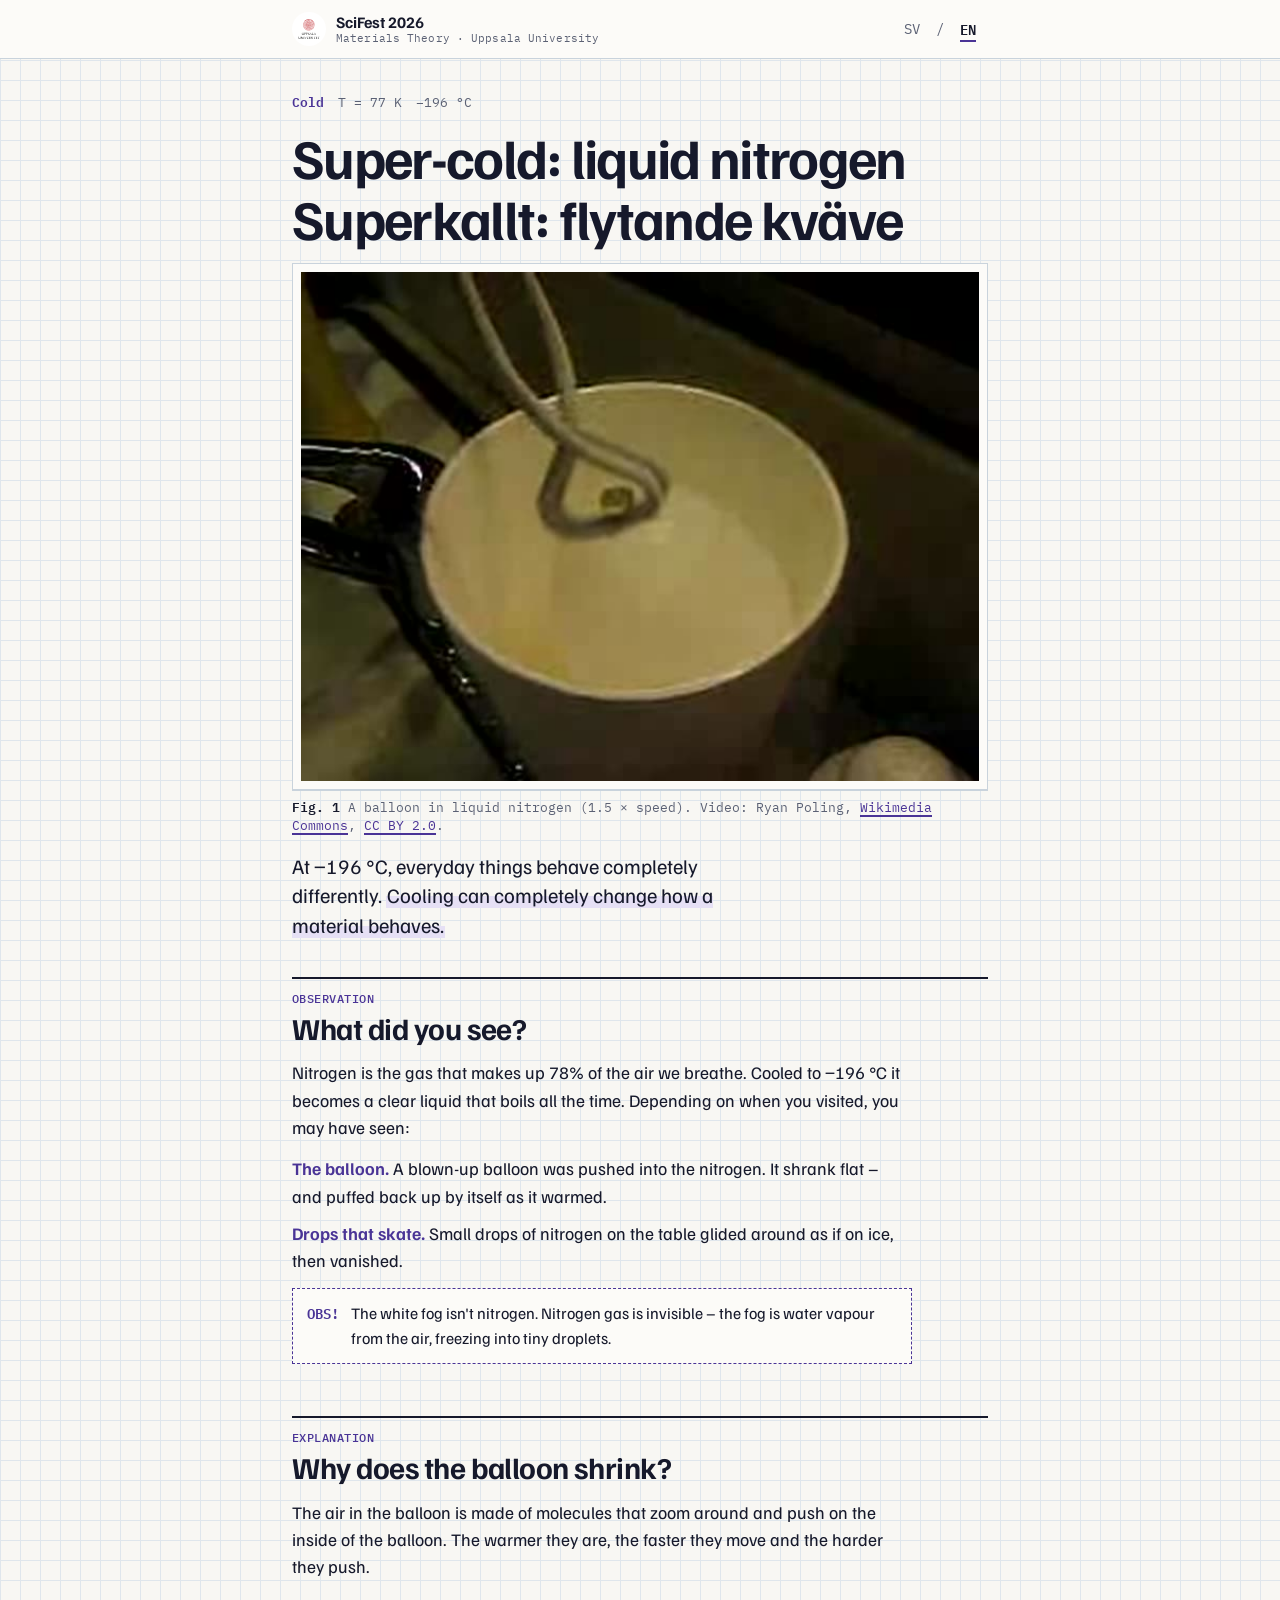
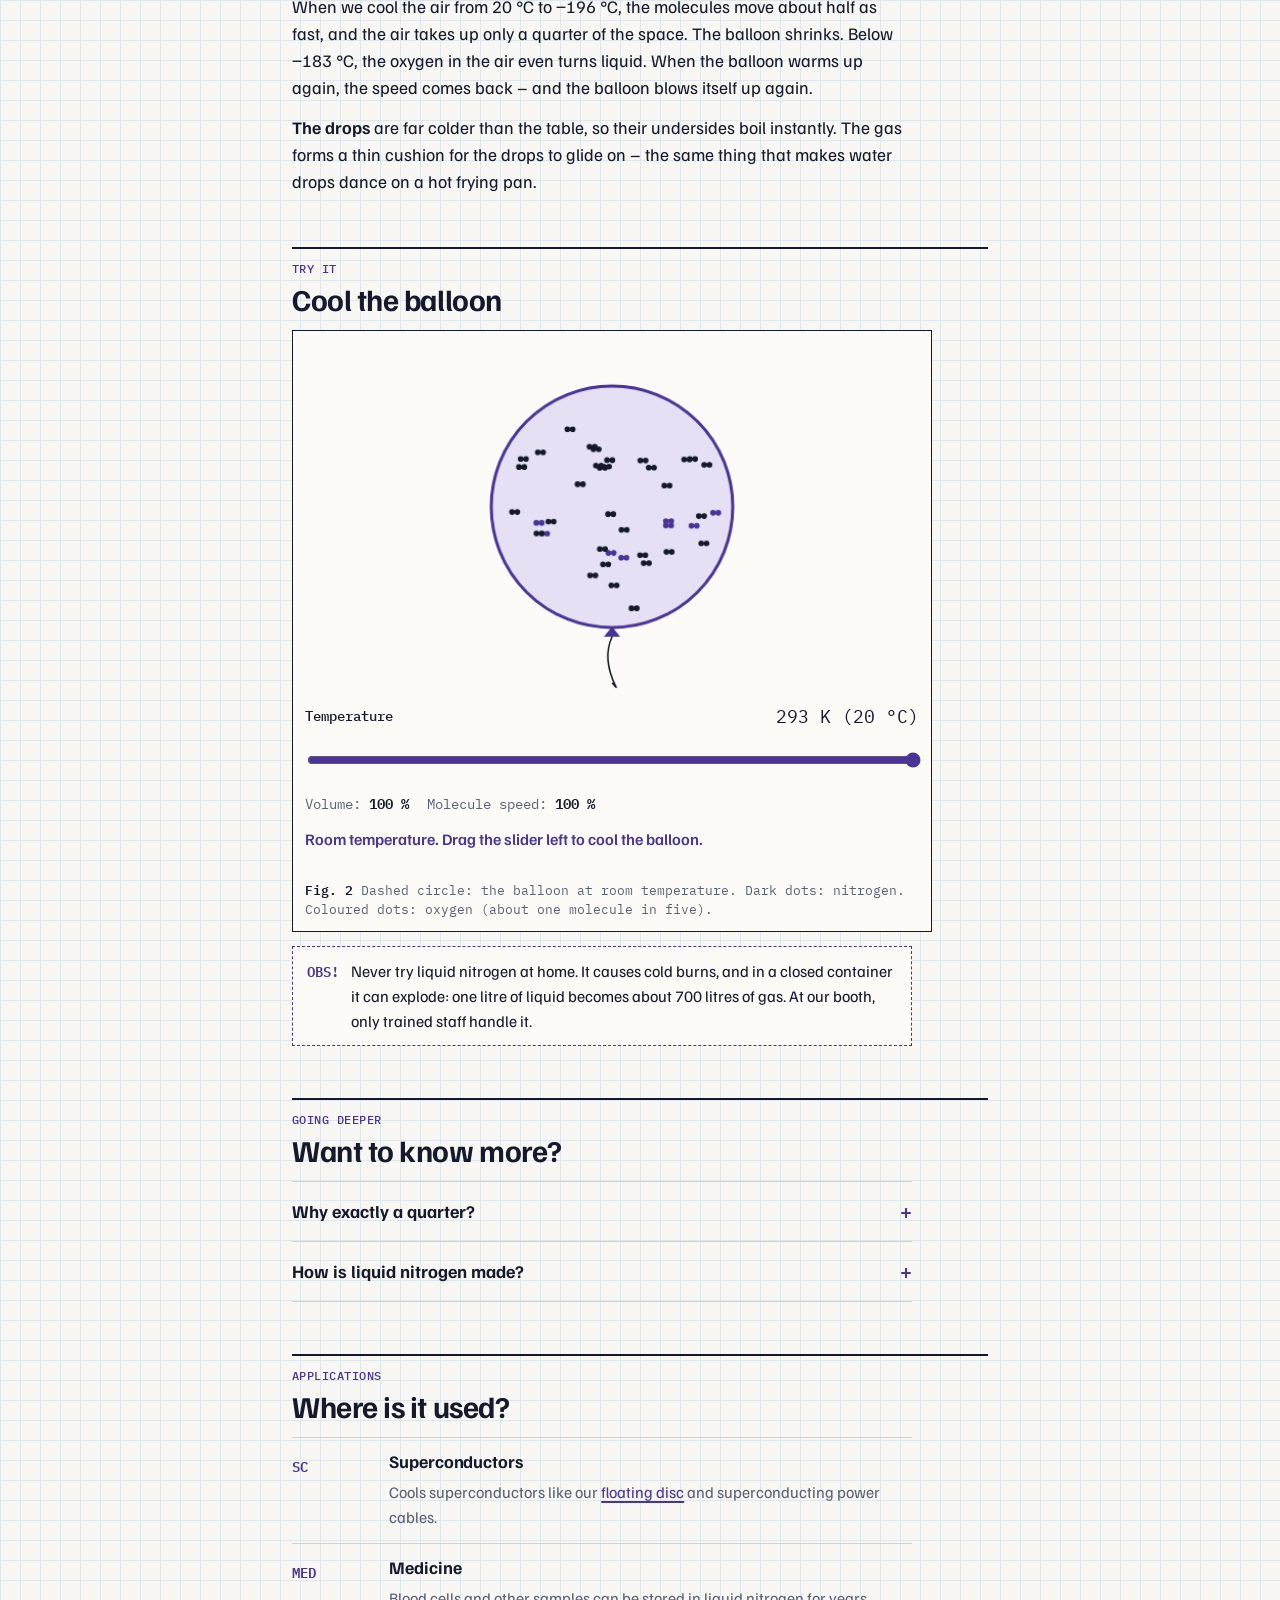
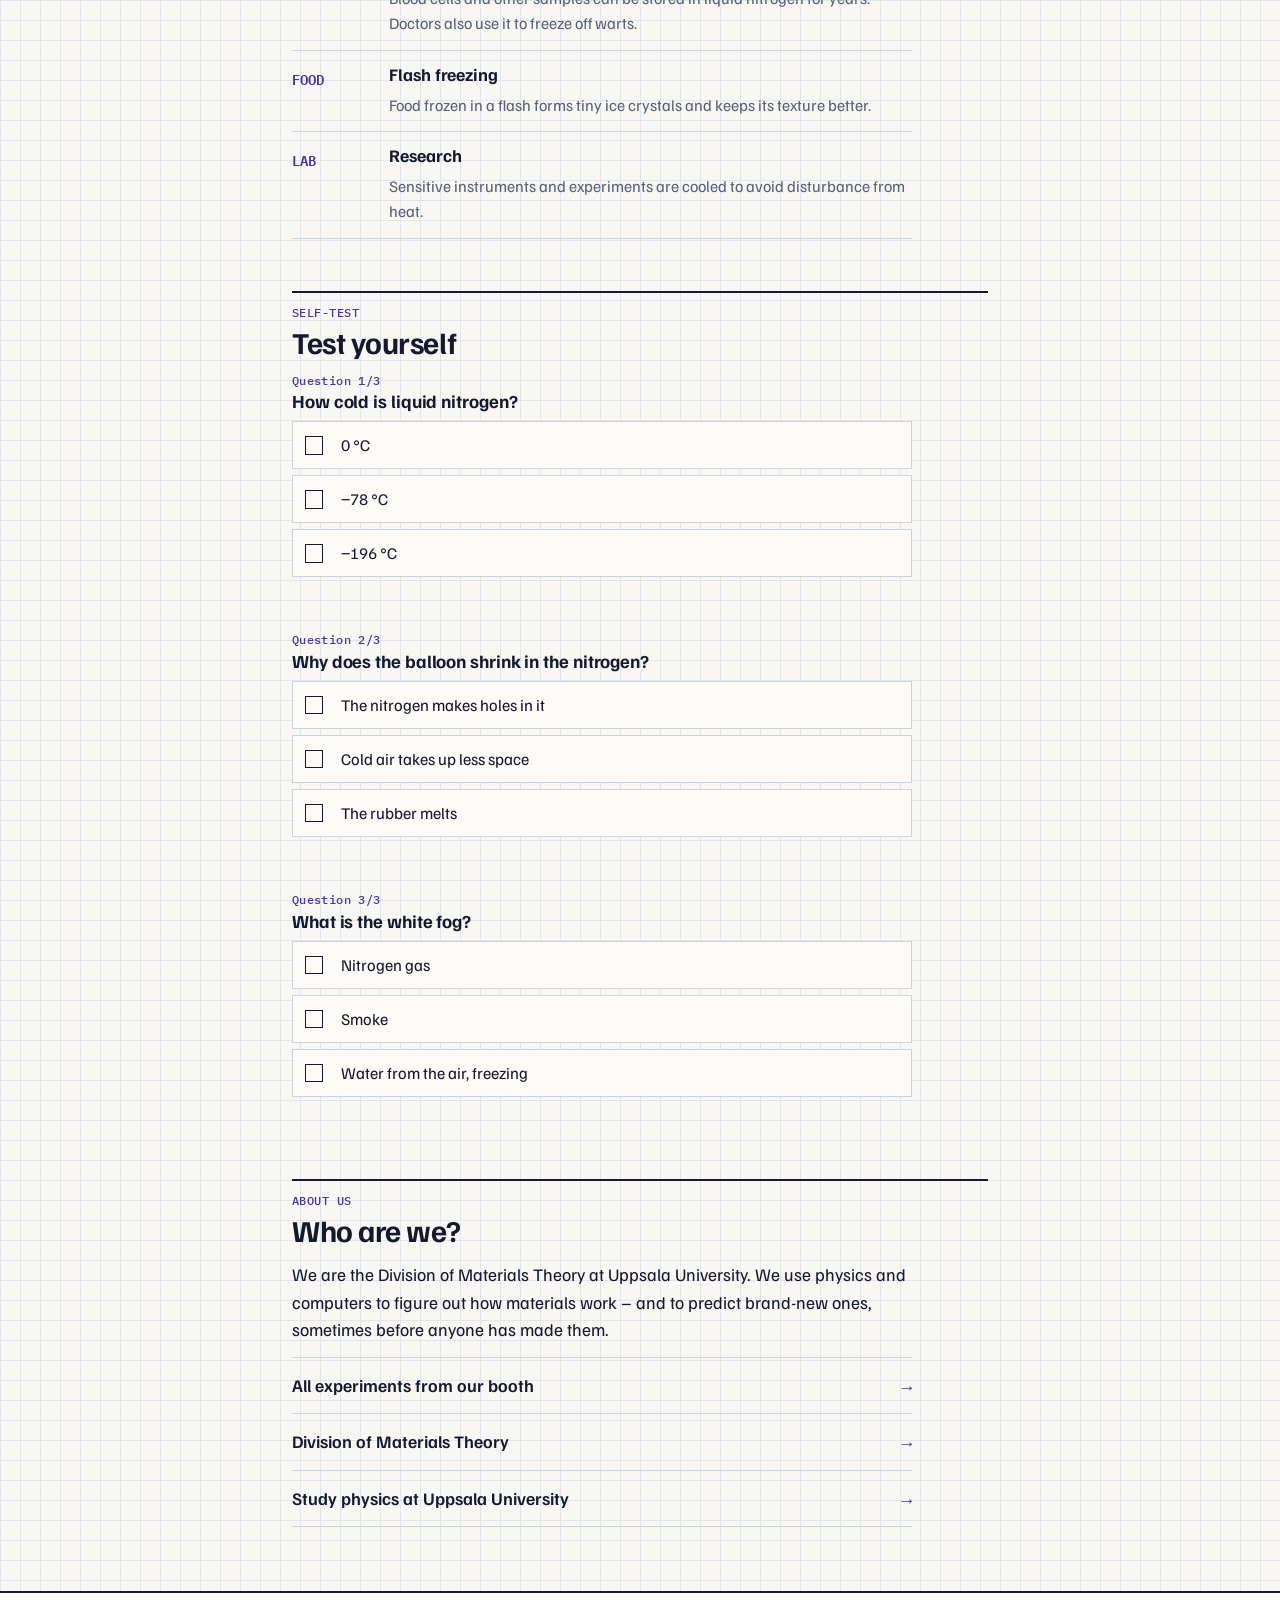
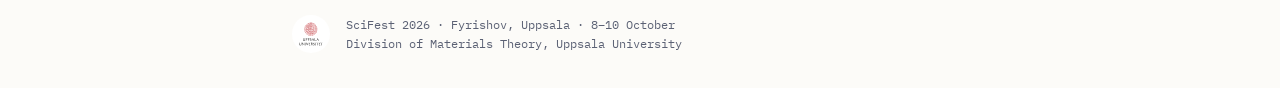
==== liquid-nitrogen.html @ f1f2c85c "Liquid nitrogen and ferrofluid pages with small interactive sims Liquid nitrogen: balloon + skating " ====
<!doctype html>
<html lang="sv">
<head>
<meta charset="utf-8">
<meta name="viewport" content="width=device-width, initial-scale=1, viewport-fit=cover">
<title>Superkallt: flytande kväve · Super-cold: liquid nitrogen</title>
<meta name="description" content="Vad händer med en ballong vid −196 °C? / What happens to a balloon at −196 °C? SciFest 2026, Uppsala universitet.">
<meta name="theme-color" content="#F8F7F3" media="(prefers-color-scheme: light)">
<meta name="theme-color" content="#13151C" media="(prefers-color-scheme: dark)">
<link rel="icon" href="assets/uu_logo.svg" type="image/svg+xml">
<link rel="preload" href="assets/fonts/familjen-grotesk-400-700-latin.woff2" as="font" type="font/woff2" crossorigin>
<link rel="preload" href="assets/fonts/ibm-plex-mono-400-latin.woff2" as="font" type="font/woff2" crossorigin>
<link rel="stylesheet" href="assets/site.css">
</head>
<body>
<!--PAGE-START-->
<script>
/* Pick the language before the page paints: saved choice, else the phone's language, else Swedish. */
(function () {
  var r = document.documentElement, l = null;
  try { l = localStorage.getItem('scifest-lang'); } catch (e) {}
  if (l !== 'sv' && l !== 'en') {
    var ls = navigator.languages || [navigator.language || ''];
    l = 'sv';
    for (var i = 0; i < ls.length; i++) {
      if (/^sv/i.test(ls[i])) { l = 'sv'; break; }
      if (/^en/i.test(ls[i])) { l = 'en'; break; }
    }
  }
  r.setAttribute('data-show', l); r.lang = l;
})();
</script>

<div class="page" data-station="1"
     data-title-en="Super-cold: liquid nitrogen · SciFest 2026"
     data-title-sv="Superkallt: flytande kväve · SciFest 2026">

  <header class="topbar">
    <div class="wrap">
      <a class="brand" href="./">
        <img src="assets/uu_logo.svg" alt="Uppsala universitet / Uppsala University" width="34" height="34">
        <span>SciFest 2026
          <small lang="sv">Materialteori · Uppsala universitet</small>
          <small lang="en">Materials Theory · Uppsala University</small>
        </span>
      </a>
      <div class="langswitch" role="group" aria-label="Språk / Language">
        <button type="button" class="both" lang="sv" data-set-lang="sv" aria-label="Svenska" aria-pressed="false">SV</button>
        <span class="sep" aria-hidden="true">/</span>
        <button type="button" class="both" lang="en" data-set-lang="en" aria-label="English" aria-pressed="false">EN</button>
      </div>
    </div>
  </header>

  <div class="wrap">
    <div class="entry">
      <p class="meta">
        <span lang="sv"><b>Kallt</b></span><span lang="en"><b>Cold</b></span>
        <span>T = 77 K</span>
        <span>−196 °C</span>
      </p>
      <h1 class="title">
        <span class="both" lang="sv">Superkallt: flytande kväve</span>
        <span class="both" lang="en">Super-cold: liquid nitrogen</span>
      </h1>
      <figure class="fig">
        <div class="print">
          <video autoplay muted loop playsinline preload="auto" poster="assets/media/liquid-nitrogen-poster.jpg"
                 aria-label="En uppblåst ballong trycks ner i flytande kväve och krymper. / A blown-up balloon is pushed into liquid nitrogen and shrinks.">
            <source src="assets/media/liquid-nitrogen.mp4" type="video/mp4">
          </video>
        </div>
        <figcaption>
          <span lang="sv"><b>Fig. 1</b> En ballong i flytande kväve (1,5 × fart). Video: Ryan Poling, <a href="https://commons.wikimedia.org/wiki/File:Nitrogen.ogv">Wikimedia Commons</a>, <a href="https://creativecommons.org/licenses/by/2.0/">CC BY 2.0</a>.</span>
          <span lang="en"><b>Fig. 1</b> A balloon in liquid nitrogen (1.5 × speed). Video: Ryan Poling, <a href="https://commons.wikimedia.org/wiki/File:Nitrogen.ogv">Wikimedia Commons</a>, <a href="https://creativecommons.org/licenses/by/2.0/">CC BY 2.0</a>.</span>
        </figcaption>
      </figure>
      <p class="lead">
        <span lang="sv">Vid −196 °C beter sig vanliga saker helt annorlunda. <mark>Nedkylning kan helt förändra hur ett material beter sig.</mark></span>
        <span lang="en">At −196 °C, everyday things behave completely differently. <mark>Cooling can completely change how a material behaves.</mark></span>
      </p>
    </div>

    <main>
      <!-- Observation -->
      <section aria-labelledby="h-saw">
        <div class="sec-head">
          <p class="sec-label"><span lang="sv">Observation</span><span lang="en">Observation</span></p>
          <h2 id="h-saw"><span lang="sv">Vad såg du?</span><span lang="en">What did you see?</span></h2>
        </div>
        <div class="prose">
          <p lang="sv">Kväve är gasen som utgör 78 % av luften vi andas. Kyls den ner till −196 °C blir den en klar vätska som kokar hela tiden. Beroende på när du besökte oss kan du ha sett:</p>
          <p lang="en">Nitrogen is the gas that makes up 78% of the air we breathe. Cooled to −196 °C it becomes a clear liquid that boils all the time. Depending on when you visited, you may have seen:</p>
        </div>
        <div class="saw">
          <p lang="sv"><b>Ballongen.</b> En uppblåst ballong trycktes ner i kvävet. Den krympte ihop helt – och blåste upp sig själv igen när den blev varm.</p>
          <p lang="en"><b>The balloon.</b> A blown-up balloon was pushed into the nitrogen. It shrank flat – and puffed back up by itself as it warmed.</p>
          <p lang="sv"><b>Droppar som åker skridskor.</b> Små droppar kväve på bordet gled runt som på is och försvann.</p>
          <p lang="en"><b>Drops that skate.</b> Small drops of nitrogen on the table glided around as if on ice, then vanished.</p>
        </div>
        <aside class="obs">
          <span class="tag">OBS!</span>
          <p lang="sv">Den vita dimman är inte kväve. Kvävgas är osynlig – dimman är vattenånga från luften som fryser till små droppar.</p>
          <p lang="en">The white fog isn't nitrogen. Nitrogen gas is invisible – the fog is water vapour from the air, freezing into tiny droplets.</p>
        </aside>
      </section>

      <!-- Explanation -->
      <section aria-labelledby="h-why">
        <div class="sec-head">
          <p class="sec-label"><span lang="sv">Förklaring</span><span lang="en">Explanation</span></p>
          <h2 id="h-why"><span lang="sv">Varför krymper ballongen?</span><span lang="en">Why does the balloon shrink?</span></h2>
        </div>
        <div class="prose">
          <p lang="sv">Luften i ballongen består av molekyler som susar runt och knuffar på ballongens insida. Ju varmare, desto snabbare rör de sig och desto hårdare knuffar de.</p>
          <p lang="en">The air in the balloon is made of molecules that zoom around and push on the inside of the balloon. The warmer they are, the faster they move and the harder they push.</p>
          <p lang="sv">När vi kyler luften från 20 °C till −196 °C går molekylerna ungefär hälften så fort, och luften tar bara upp en fjärdedel så mycket plats. Ballongen krymper. Under −183 °C blir syret i luften dessutom flytande. När ballongen värms igen kommer farten tillbaka – och ballongen blåser upp sig själv.</p>
          <p lang="en">When we cool the air from 20 °C to −196 °C, the molecules move about half as fast, and the air takes up only a quarter of the space. The balloon shrinks. Below −183 °C, the oxygen in the air even turns liquid. When the balloon warms up again, the speed comes back – and the balloon blows itself up again.</p>
          <p lang="sv"><strong>Dropparna</strong> är mycket kallare än bordet, så deras undersida kokar direkt. Gasen bildar en tunn kudde som dropparna glider på – samma sak som när vattendroppar dansar på en het stekpanna.</p>
          <p lang="en"><strong>The drops</strong> are far colder than the table, so their undersides boil instantly. The gas forms a thin cushion for the drops to glide on – the same thing that makes water drops dance on a hot frying pan.</p>
        </div>
      </section>

      <!-- Try it -->
      <section aria-labelledby="h-try">
        <div class="sec-head">
          <p class="sec-label"><span lang="sv">Testa själv</span><span lang="en">Try it</span></p>
          <h2 id="h-try"><span lang="sv">Kyl ner ballongen</span><span lang="en">Cool the balloon</span></h2>
        </div>
        <div class="lab" data-sim="balloon">
          <canvas width="600" height="340" role="img" aria-label="Ballong med luftmolekyler. Storleken följer temperaturen. / A balloon with air molecules. Its size follows the temperature."></canvas>
          <div class="controls-row">
            <label for="temp"><span lang="sv">Temperatur</span><span lang="en">Temperature</span></label>
            <span class="mono" data-out="T"></span>
            <input id="temp" type="range" min="77" max="293" step="1" value="293">
          </div>
          <div class="readouts">
            <span><span lang="sv">Volym</span><span lang="en">Volume</span>: <b data-out="V"></b></span>
            <span><span lang="sv">Molekylernas fart</span><span lang="en">Molecule speed</span>: <b data-out="S"></b></span>
          </div>
          <p class="status" data-out="status" aria-live="polite"></p>
          <p class="caption">
            <span lang="sv"><b>Fig. 2</b> Streckad cirkel: ballongen vid rumstemperatur. Svarta prickar: kväve. Färgade prickar: syre (ungefär var femte molekyl).</span>
            <span lang="en"><b>Fig. 2</b> Dashed circle: the balloon at room temperature. Dark dots: nitrogen. Coloured dots: oxygen (about one molecule in five).</span>
          </p>
        </div>
        <aside class="obs">
          <span class="tag">OBS!</span>
          <p lang="sv">Prova aldrig flytande kväve hemma. Det ger köldskador, och i en stängd behållare kan det explodera: en liter vätska blir ungefär 700 liter gas. I vår monter hanteras det bara av utbildad personal.</p>
          <p lang="en">Never try liquid nitrogen at home. It causes cold burns, and in a closed container it can explode: one litre of liquid becomes about 700 litres of gas. At our booth, only trained staff handle it.</p>
        </aside>
      </section>

      <!-- Going deeper -->
      <section aria-labelledby="h-more">
        <div class="sec-head">
          <p class="sec-label"><span lang="sv">Fördjupning</span><span lang="en">Going deeper</span></p>
          <h2 id="h-more"><span lang="sv">Vill du veta mer?</span><span lang="en">Want to know more?</span></h2>
        </div>
        <div class="more">
          <details>
            <summary><span><span lang="sv">Varför just en fjärdedel?</span><span lang="en">Why exactly a quarter?</span></span></summary>
            <div class="body">
              <p lang="sv">En gas tar upp plats i proportion till sin temperatur räknat från absoluta nollpunkten, alltså i kelvin. Rumstemperatur är 293 K och flytande kväve 77 K. 77 delat med 293 är ungefär 0,26 – en fjärdedel. Därför räknar fysiker i kelvin.</p>
              <p lang="en">A gas takes up space in proportion to its temperature counted from absolute zero, that is, in kelvin. Room temperature is 293 K and liquid nitrogen is 77 K. 77 divided by 293 is about 0.26 – a quarter. That's why physicists count in kelvin.</p>
            </div>
          </details>
          <details>
            <summary><span><span lang="sv">Hur tillverkas flytande kväve?</span><span lang="en">How is liquid nitrogen made?</span></span></summary>
            <div class="body">
              <p lang="sv">Man tar vanlig luft, trycker ihop den och kyler den tills den blir flytande. Sedan skiljer man kvävet från syret, eftersom de kokar vid olika temperaturer: kväve vid −196 °C och syre vid −183 °C. Carl von Linde började göra det i stor skala runt år 1900.</p>
              <p lang="en">You take ordinary air, squeeze it and cool it until it turns liquid. Then you separate the nitrogen from the oxygen, because they boil at different temperatures: nitrogen at −196 °C and oxygen at −183 °C. Carl von Linde started doing this on a large scale around 1900.</p>
            </div>
          </details>
        </div>
      </section>

      <!-- Applications -->
      <section aria-labelledby="h-uses">
        <div class="sec-head">
          <p class="sec-label"><span lang="sv">Tillämpningar</span><span lang="en">Applications</span></p>
          <h2 id="h-uses"><span lang="sv">Var används det?</span><span lang="en">Where is it used?</span></h2>
        </div>
        <div class="uses">
          <div class="use">
            <span class="code"><span lang="sv">SUPRA</span><span lang="en">SC</span></span>
            <h3><span lang="sv">Supraledare</span><span lang="en">Superconductors</span></h3>
            <p lang="sv">Kyler supraledare som vår <a href="superconductor.html">svävande skiva</a> och supraledande elkablar.</p>
            <p lang="en">Cools superconductors like our <a href="superconductor.html">floating disc</a> and superconducting power cables.</p>
          </div>
          <div class="use">
            <span class="code"><span lang="sv">VÅRD</span><span lang="en">MED</span></span>
            <h3><span lang="sv">Sjukvård</span><span lang="en">Medicine</span></h3>
            <p lang="sv">Blodceller och andra prover kan förvaras i flytande kväve i många år. Läkare fryser också bort vårtor med det.</p>
            <p lang="en">Blood cells and other samples can be stored in liquid nitrogen for years. Doctors also use it to freeze off warts.</p>
          </div>
          <div class="use">
            <span class="code"><span lang="sv">MAT</span><span lang="en">FOOD</span></span>
            <h3><span lang="sv">Snabbfrysning</span><span lang="en">Flash freezing</span></h3>
            <p lang="sv">Mat som fryses blixtsnabbt får små iskristaller och behåller sin konsistens bättre.</p>
            <p lang="en">Food frozen in a flash forms tiny ice crystals and keeps its texture better.</p>
          </div>
          <div class="use">
            <span class="code">LAB</span>
            <h3><span lang="sv">Forskning</span><span lang="en">Research</span></h3>
            <p lang="sv">Känsliga mätinstrument och experiment kyls för att slippa störningar från värme.</p>
            <p lang="en">Sensitive instruments and experiments are cooled to avoid disturbance from heat.</p>
          </div>
        </div>
      </section>

      <!-- Self-test -->
      <section aria-labelledby="h-quiz">
        <div class="sec-head">
          <p class="sec-label"><span lang="sv">Självtest</span><span lang="en">Self-test</span></p>
          <h2 id="h-quiz"><span lang="sv">Testa dig själv</span><span lang="en">Test yourself</span></h2>
        </div>
        <div class="quiz">
          <div class="q">
            <h3><span class="num"><span lang="sv">Fråga 1/3</span><span lang="en">Question 1/3</span></span>
              <span><span lang="sv">Hur kallt är flytande kväve?</span><span lang="en">How cold is liquid nitrogen?</span></span></h3>
            <div class="options">
              <button type="button"><span><span lang="sv">0 °C</span><span lang="en">0 °C</span></span></button>
              <button type="button"><span><span lang="sv">−78 °C</span><span lang="en">−78 °C</span></span></button>
              <button type="button" data-correct><span><span lang="sv">−196 °C</span><span lang="en">−196 °C</span></span></button>
            </div>
            <p class="feedback" aria-live="polite"></p>
            <div class="fb-right" hidden><span lang="sv">Rätt! Det är 77 kelvin. (−78 °C är torris.)</span><span lang="en">Right! That's 77 kelvin. (−78 °C is dry ice.)</span></div>
            <div class="fb-wrong" hidden><span lang="sv">Inte riktigt – försök igen.</span><span lang="en">Not quite – try again.</span></div>
          </div>
          <div class="q">
            <h3><span class="num"><span lang="sv">Fråga 2/3</span><span lang="en">Question 2/3</span></span>
              <span><span lang="sv">Varför krymper ballongen i kvävet?</span><span lang="en">Why does the balloon shrink in the nitrogen?</span></span></h3>
            <div class="options">
              <button type="button"><span><span lang="sv">Kvävet gör hål i den</span><span lang="en">The nitrogen makes holes in it</span></span></button>
              <button type="button" data-correct><span><span lang="sv">Kall luft tar mindre plats</span><span lang="en">Cold air takes up less space</span></span></button>
              <button type="button"><span><span lang="sv">Gummit smälter</span><span lang="en">The rubber melts</span></span></button>
            </div>
            <p class="feedback" aria-live="polite"></p>
            <div class="fb-right" hidden><span lang="sv">Rätt! Molekylerna går långsammare och knuffar mindre.</span><span lang="en">Right! The molecules slow down and push less.</span></div>
            <div class="fb-wrong" hidden><span lang="sv">Inte riktigt – försök igen.</span><span lang="en">Not quite – try again.</span></div>
          </div>
          <div class="q">
            <h3><span class="num"><span lang="sv">Fråga 3/3</span><span lang="en">Question 3/3</span></span>
              <span><span lang="sv">Vad är den vita dimman?</span><span lang="en">What is the white fog?</span></span></h3>
            <div class="options">
              <button type="button"><span><span lang="sv">Kvävgas</span><span lang="en">Nitrogen gas</span></span></button>
              <button type="button"><span><span lang="sv">Rök</span><span lang="en">Smoke</span></span></button>
              <button type="button" data-correct><span><span lang="sv">Vatten från luften som fryser</span><span lang="en">Water from the air, freezing</span></span></button>
            </div>
            <p class="feedback" aria-live="polite"></p>
            <div class="fb-right" hidden><span lang="sv">Rätt! Kvävgas är osynlig.</span><span lang="en">Right! Nitrogen gas is invisible.</span></div>
            <div class="fb-wrong" hidden><span lang="sv">Inte riktigt – försök igen.</span><span lang="en">Not quite – try again.</span></div>
          </div>
        </div>
      </section>

      <!-- About us -->
      <section aria-labelledby="h-us">
        <div class="sec-head">
          <p class="sec-label"><span lang="sv">Om oss</span><span lang="en">About us</span></p>
          <h2 id="h-us"><span lang="sv">Vilka är vi?</span><span lang="en">Who are we?</span></h2>
        </div>
        <div class="prose">
          <p lang="sv">Vi är avdelningen för materialteori vid Uppsala universitet. Vi använder fysik och datorer för att förstå hur material fungerar – och för att förutsäga helt nya material, ibland innan någon har tillverkat dem.</p>
          <p lang="en">We are the Division of Materials Theory at Uppsala University. We use physics and computers to figure out how materials work – and to predict brand-new ones, sometimes before anyone has made them.</p>
        </div>
        <nav class="links" aria-label="Länkar / Links">
          <a href="./" lang="sv">Alla försök från vår monter</a>
          <a href="./" lang="en">All experiments from our booth</a>
          <a href="https://www.uu.se/institution/fysik-och-astronomi/forskning/materialteori" lang="sv">Avdelningen för materialteori</a>
          <a href="https://www.uu.se/en/department/physics-and-astronomy/research/materials-theory" lang="en">Division of Materials Theory</a>
          <a href="https://www.uu.se/institution/fysik-och-astronomi/utbildning" lang="sv">Studera fysik vid Uppsala universitet</a>
          <a href="https://www.uu.se/en/department/physics-and-astronomy/education" lang="en">Study physics at Uppsala University</a>
        </nav>
      </section>
    </main>
  </div>

  <footer>
    <div class="wrap">
      <img src="assets/uu_logo.svg" alt="" width="38" height="38">
      <div>
        <div lang="sv">SciFest 2026 · Fyrishov, Uppsala · 8–10 oktober</div>
        <div lang="en">SciFest 2026 · Fyrishov, Uppsala · 8–10 October</div>
        <div lang="sv">Avdelningen för materialteori, Uppsala universitet</div>
        <div lang="en">Division of Materials Theory, Uppsala University</div>
      </div>
    </div>
  </footer>
</div>

<script src="assets/site.js"></script>
<script src="assets/sims.js"></script>
<!--PAGE-END-->
</body>
</html>
---- assets/site.css ----
/* =====================================================================
   SciFest 2026 demo pages: shared stylesheet ("lab notebook")
   Division of Materials Theory, Uppsala University

   Look: squared notebook paper (Swedish "rutat papper"), ink-dark text,
   Familjen Grotesk (Familjen STHLM) + IBM Plex Mono for labels and
   measurements. Each station's poster colour is used as an accent only.

   - Colours are tokens on :root, with a dark-mode set below.
   - Station accent: data-station="1".."4" on any wrapper.
   - Language: every text exists twice, lang="sv" and lang="en";
     the script sets html[data-show] and the other language is hidden.
     class="both" = always shown in both languages.
   ===================================================================== */

/* ---------- Fonts (self-hosted, SIL Open Font License) ---------- */
@font-face {
  font-family: "Familjen Grotesk";
  src: url("fonts/familjen-grotesk-400-700-latin.woff2") format("woff2");
  font-weight: 400 700; font-style: normal; font-display: swap;
  unicode-range: U+0000-00FF, U+0131, U+0152-0153, U+02BB-02BC, U+02C6, U+02DA, U+02DC, U+0304, U+0308, U+0329, U+2000-206F, U+20AC, U+2122, U+2191, U+2193, U+2212, U+2215, U+FEFF, U+FFFD;
}
@font-face {
  font-family: "Familjen Grotesk";
  src: url("fonts/familjen-grotesk-400-700-latin-ext.woff2") format("woff2");
  font-weight: 400 700; font-style: normal; font-display: swap;
  unicode-range: U+0100-02BA, U+02BD-02C5, U+02C7-02CC, U+02CE-02D7, U+02DD-02FF, U+1D00-1DBF, U+1E00-1E9F, U+1EF2-1EFF, U+2020, U+20A0-20AB, U+20AD-20C0, U+2113, U+2C60-2C7F, U+A720-A7FF;
}
@font-face { font-family: "IBM Plex Mono"; src: url("fonts/ibm-plex-mono-400-latin.woff2") format("woff2"); font-weight: 400; font-display: swap;
  unicode-range: U+0000-00FF, U+0131, U+0152-0153, U+02BB-02BC, U+02C6, U+02DA, U+02DC, U+0304, U+0308, U+0329, U+2000-206F, U+20AC, U+2122, U+2191, U+2193, U+2212, U+2215, U+FEFF, U+FFFD; }
@font-face { font-family: "IBM Plex Mono"; src: url("fonts/ibm-plex-mono-400-latin-ext.woff2") format("woff2"); font-weight: 400; font-display: swap;
  unicode-range: U+0100-02BA, U+02BD-02C5, U+02C7-02CC, U+02CE-02D7, U+02DD-02FF, U+1D00-1DBF, U+1E00-1E9F, U+1EF2-1EFF, U+2020, U+20A0-20AB, U+20AD-20C0, U+2113, U+2C60-2C7F, U+A720-A7FF; }
@font-face { font-family: "IBM Plex Mono"; src: url("fonts/ibm-plex-mono-500-latin.woff2") format("woff2"); font-weight: 500; font-display: swap;
  unicode-range: U+0000-00FF, U+0131, U+0152-0153, U+02BB-02BC, U+02C6, U+02DA, U+02DC, U+0304, U+0308, U+0329, U+2000-206F, U+20AC, U+2122, U+2191, U+2193, U+2212, U+2215, U+FEFF, U+FFFD; }
@font-face { font-family: "IBM Plex Mono"; src: url("fonts/ibm-plex-mono-500-latin-ext.woff2") format("woff2"); font-weight: 500; font-display: swap;
  unicode-range: U+0100-02BA, U+02BD-02C5, U+02C7-02CC, U+02CE-02D7, U+02DD-02FF, U+1D00-1DBF, U+1E00-1E9F, U+1EF2-1EFF, U+2020, U+20A0-20AB, U+20AD-20C0, U+2113, U+2C60-2C7F, U+A720-A7FF; }
@font-face { font-family: "IBM Plex Mono"; src: url("fonts/ibm-plex-mono-600-latin.woff2") format("woff2"); font-weight: 600; font-display: swap;
  unicode-range: U+0000-00FF, U+0131, U+0152-0153, U+02BB-02BC, U+02C6, U+02DA, U+02DC, U+0304, U+0308, U+0329, U+2000-206F, U+20AC, U+2122, U+2191, U+2193, U+2212, U+2215, U+FEFF, U+FFFD; }
@font-face { font-family: "IBM Plex Mono"; src: url("fonts/ibm-plex-mono-600-latin-ext.woff2") format("woff2"); font-weight: 600; font-display: swap;
  unicode-range: U+0100-02BA, U+02BD-02C5, U+02C7-02CC, U+02CE-02D7, U+02DD-02FF, U+1D00-1DBF, U+1E00-1E9F, U+1EF2-1EFF, U+2020, U+20A0-20AB, U+20AD-20C0, U+2113, U+2C60-2C7F, U+A720-A7FF; }

/* ---------- Tokens: light (paper) ---------- */
:root {
  --paper: #F8F7F3;
  --paper-solid: #FCFBF8;
  --grid: #DFE6EC;
  --grid-strong: #C9D3DC;
  --ink: #16192B;
  --muted: #5B6174;
  --accent: #4A3496;        /* station 1: poster 2 violet */
  --accent-soft: #E6E0F5;   /* highlighter tint */
  --good: #1D6B4C;
  --bad: #A33A22;
  --font-sans: "Familjen Grotesk", "Helvetica Neue", Arial, system-ui, sans-serif;
  --font-mono: "IBM Plex Mono", ui-monospace, "SFMono-Regular", Menlo, Consolas, monospace;
  --sq: 20px;               /* grid square */
}
[data-station="2"] { --accent: #1957C9; --accent-soft: #DCE7FA; }  /* poster 1 blue */
[data-station="3"] { --accent: #A33A22; --accent-soft: #F6DFD7; }  /* poster 3 rust */
[data-station="4"] { --accent: #1D6B4C; --accent-soft: #D9EDE3; }  /* poster 4 green */

/* ---------- Tokens: dark (the notebook at night) ---------- */
@media (prefers-color-scheme: dark) {
  :root:not([data-theme="light"]) {
    color-scheme: dark;
    --paper: #13151C; --paper-solid: #181B23; --grid: #1F2330; --grid-strong: #2C3242;
    --ink: #E7E9EF; --muted: #9AA0B3;
    --accent: #B4A3F0; --accent-soft: #2B2546;
    --good: #74CFA4; --bad: #F09A84;
  }
  :root:not([data-theme="light"]) [data-station="2"] { --accent: #86B2FF; --accent-soft: #1B2A47; }
  :root:not([data-theme="light"]) [data-station="3"] { --accent: #F29B84; --accent-soft: #3D2119; }
  :root:not([data-theme="light"]) [data-station="4"] { --accent: #74CFA4; --accent-soft: #16352A; }
}
:root[data-theme="dark"] {
  color-scheme: dark;
  --paper: #13151C; --paper-solid: #181B23; --grid: #1F2330; --grid-strong: #2C3242;
  --ink: #E7E9EF; --muted: #9AA0B3;
  --accent: #B4A3F0; --accent-soft: #2B2546;
  --good: #74CFA4; --bad: #F09A84;
}
:root[data-theme="dark"] [data-station="2"] { --accent: #86B2FF; --accent-soft: #1B2A47; }
:root[data-theme="dark"] [data-station="3"] { --accent: #F29B84; --accent-soft: #3D2119; }
:root[data-theme="dark"] [data-station="4"] { --accent: #74CFA4; --accent-soft: #16352A; }

/* ---------- Language switching ---------- */
html[data-show="sv"] .page [lang="en"]:not(.both),
html[data-show="en"] .page [lang="sv"]:not(.both) { display: none !important; }

/* ---------- Base ---------- */
*, *::before, *::after { box-sizing: border-box; }
html { -webkit-text-size-adjust: 100%; }
body {
  margin: 0;
  background-color: var(--paper);
  background-image:
    linear-gradient(var(--grid) 1px, transparent 1px),
    linear-gradient(90deg, var(--grid) 1px, transparent 1px);
  background-size: var(--sq) var(--sq);
  color: var(--ink);
  font-family: var(--font-sans);
  font-size: 1.1rem;
  line-height: 1.55;
  font-weight: 400;
}
.page { min-height: 100vh; color: var(--ink); }
img, video, svg { max-width: 100%; }
a { color: var(--accent); text-decoration-thickness: 1.5px; text-underline-offset: .2em; }
strong, b { font-weight: 650; }
:focus-visible { outline: 2.5px solid var(--accent); outline-offset: 3px; }
p { margin: 0; }
h1, h2, h3 { margin: 0; font-weight: 700; letter-spacing: -0.015em; line-height: 1.1; text-wrap: balance; }
h2 { font-size: clamp(1.5rem, 4.6vw, 1.9rem); }
h3 { font-size: 1.15rem; letter-spacing: -0.005em; }
.mono { font-family: var(--font-mono); }

.wrap { max-width: 46rem; margin-inline: auto; padding-inline: 20px; }

/* ---------- Top bar ---------- */
.topbar {
  position: sticky; top: env(safe-area-inset-top, 0px); z-index: 10;
  background: var(--paper-solid);
  border-bottom: 1px solid var(--grid-strong);
}
.topbar .wrap { display: flex; align-items: center; justify-content: space-between; gap: 12px; min-height: 58px; }
.brand { display: flex; align-items: center; gap: 10px; color: var(--ink); text-decoration: none; }
.brand img { width: 34px; height: 34px; }
.brand img, footer img { background: #FFFFFF; border-radius: 50%; padding: 2px; }
.brand span { display: grid; line-height: 1.15; font-weight: 700; font-size: 1rem; }
.brand small { font-family: var(--font-mono); font-weight: 400; font-size: .7rem; color: var(--muted); letter-spacing: .01em; }
.langswitch { display: flex; align-items: center; gap: 2px; font-family: var(--font-mono); font-size: .9rem; }
.langswitch .sep { color: var(--muted); padding-inline: 2px; }
.langswitch button {
  font: inherit; color: var(--muted); background: none; border: 0; cursor: pointer;
  padding: 10px 6px; min-height: 44px; min-width: 40px;
}
.langswitch button[aria-pressed="true"] { color: var(--ink); font-weight: 600; text-decoration: underline; text-decoration-thickness: 2px; text-underline-offset: .35em; text-decoration-color: var(--accent); }

/* ---------- Page head (notebook entry header) ---------- */
.entry { padding-block: 34px 6px; display: grid; gap: 16px; }
.meta {
  font-family: var(--font-mono); font-size: .8rem; color: var(--muted);
  display: flex; flex-wrap: wrap; gap: 4px 14px;
}
.meta b { color: var(--accent); font-weight: 600; }
.title { display: flex; flex-direction: column; gap: 4px; font-size: clamp(2.2rem, 9vw, 3.5rem); letter-spacing: -0.03em; line-height: 1.02; }
html[data-show="en"] .title [lang="en"] { order: -1; }
.lead { font-size: 1.28rem; line-height: 1.45; max-width: 36ch; }
mark { background: linear-gradient(transparent 55%, var(--accent-soft) 55%); color: inherit; padding-inline: 1px; }

/* Figures: taped onto the page */
.fig { margin: 0; display: grid; gap: 8px; }
.fig .print { background: var(--paper-solid); padding: 8px; border: 1px solid var(--grid-strong); box-shadow: 0 1px 0 var(--grid-strong); }
.fig video, .fig img { display: block; width: 100%; height: auto; }
.fig figcaption, .caption { font-family: var(--font-mono); font-size: .8rem; color: var(--muted); line-height: 1.45; }
.fig figcaption b, .caption b { color: var(--ink); font-weight: 600; }

/* ---------- Sections (lab report) ---------- */
main { display: grid; gap: 52px; padding-block: 30px 64px; }
section { display: grid; gap: 14px; }
.sec-label { font-family: var(--font-mono); font-size: .78rem; font-weight: 500; color: var(--accent); letter-spacing: .04em; text-transform: uppercase; }
.sec-head { display: grid; gap: 4px; padding-top: 10px; border-top: 2px solid var(--ink); }
.prose { display: grid; gap: 12px; max-width: 62ch; }

/* OBS! note */
.obs {
  display: grid; grid-template-columns: auto 1fr; gap: 4px 12px; align-items: baseline;
  background: var(--paper-solid); border: 1.5px dashed var(--accent);
  padding: 12px 14px; max-width: 62ch;
}
.obs .tag { font-family: var(--font-mono); font-weight: 600; font-size: .85rem; color: var(--accent); }
.obs p { font-size: 1rem; }

/* Diagram drawn straight on the grid */
.sketch { margin: 4px 0 0; display: grid; gap: 10px; }
.sketch .panels { display: grid; grid-template-columns: repeat(auto-fit, minmax(14rem, 1fr)); gap: 16px; }
.sketch svg { display: block; width: 100%; height: auto; }
.legend { display: inline-flex; align-items: center; gap: 8px; }
.legend i { display: inline-block; width: 26px; border-top: 2.5px solid var(--accent); }
.fl { fill: none; stroke: var(--accent); stroke-width: 2.4; stroke-linecap: round; }
.ah { fill: var(--accent); }
.svg-title { font-family: var(--font-sans); font-weight: 700; font-size: 17px; fill: var(--ink); }
.svg-label { font-family: var(--font-mono); font-size: 12.5px; fill: var(--ink); }
.svg-muted { font-family: var(--font-mono); font-size: 11.5px; fill: var(--muted); }
.magnet { fill: var(--paper-solid); stroke: var(--ink); stroke-width: 1.5; }
.ordinary { fill: var(--muted); fill-opacity: .18; stroke: var(--muted); stroke-width: 1.5; stroke-dasharray: 4 3; }
.sc-disc { fill: var(--ink); }
.fluid { fill: #121418; stroke: var(--ink); stroke-width: 1.5; }
.frost { fill: var(--accent); fill-opacity: .12; }
.tick { stroke: var(--ink); stroke-width: 1.2; }
.scale-line { stroke: var(--ink); stroke-width: 2; }
.sc-band { fill: var(--accent-soft); }
.mark-dot { fill: var(--accent); }
.lead-line { stroke: var(--muted); stroke-width: 1; stroke-dasharray: 2 3; }

/* Try-it widget */
.lab { background: var(--paper-solid); border: 1.5px solid var(--ink); padding: 12px; display: grid; gap: 12px; max-width: 40rem; }
.lab canvas { width: 100%; height: auto; display: block; }
.lab .controls-row { display: grid; grid-template-columns: 1fr auto; gap: 10px 14px; align-items: center; }
.lab label { font-family: var(--font-mono); font-size: .85rem; font-weight: 500; }
.lab input[type=range] { width: 100%; accent-color: var(--accent); min-height: 36px; grid-column: 1 / -1; }
.lab .readouts { display: flex; flex-wrap: wrap; gap: 6px 18px; font-family: var(--font-mono); font-size: .85rem; color: var(--muted); }
.lab .readouts b { color: var(--ink); font-weight: 600; }
.lab .status { font-size: 1rem; font-weight: 600; color: var(--accent); min-height: 2.6em; }
.lab .btn {
  font: 600 .88rem/1 var(--font-mono); cursor: pointer; padding: 10px 12px; min-height: 42px;
  background: var(--paper-solid); color: var(--ink); border: 1.5px solid var(--ink);
}
.lab .btn[aria-pressed="true"] { background: var(--accent); border-color: var(--accent); color: var(--paper-solid); }
.lab input[type=range]:disabled { opacity: .6; }

/* Short list of what visitors saw */
.saw { display: grid; gap: 10px; max-width: 62ch; }
.saw p b { color: var(--accent); }

/* Further reading (details) */
.more { display: grid; border-top: 1px solid var(--grid-strong); max-width: 62ch; }
.more details { border-bottom: 1px solid var(--grid-strong); }
.more summary {
  list-style: none; cursor: pointer; padding: 14px 0; min-height: 52px;
  display: grid; grid-template-columns: 1fr auto; gap: 12px; align-items: center;
  font-weight: 700; font-size: 1.12rem;
}
.more summary::-webkit-details-marker { display: none; }
.more summary .idx { font-family: var(--font-mono); font-size: .8rem; font-weight: 500; color: var(--accent); }
.more summary::after { content: "+"; font-family: var(--font-mono); font-weight: 500; font-size: 1.25rem; color: var(--accent); }
.more details[open] summary::after { content: "\2212"; }
.more .body { padding: 0 0 18px; display: grid; gap: 10px; }

/* Applications: an index, not cards */
.uses { display: grid; border-top: 1px solid var(--grid-strong); max-width: 62ch; }
.use { display: grid; grid-template-columns: 5.2rem 1fr; gap: 4px 14px; padding: 14px 0; border-bottom: 1px solid var(--grid-strong); }
.use .code { font-family: var(--font-mono); font-weight: 600; font-size: .85rem; color: var(--accent); padding-top: .2em; }
.use h3 { font-size: 1.1rem; }
.use p { grid-column: 2; font-size: 1rem; color: var(--muted); }

/* Self-test */
.quiz { display: grid; gap: 26px; max-width: 62ch; }
.q { display: grid; gap: 10px; }
.q h3 { font-size: 1.15rem; display: grid; gap: 4px; }
.q .num { font-family: var(--font-mono); font-size: .78rem; font-weight: 500; color: var(--accent); letter-spacing: .03em; }
.options { display: grid; gap: 6px; }
.options button {
  font: 400 1.02rem/1.35 var(--font-sans); color: var(--ink); text-align: left;
  display: grid; grid-template-columns: 1.6rem 1fr; gap: 10px; align-items: center;
  background: var(--paper-solid); border: 1px solid var(--grid-strong);
  padding: 10px 12px; min-height: 48px; cursor: pointer;
}
.options button::before {
  content: ""; width: 1.15rem; height: 1.15rem; border: 1.5px solid var(--ink);
  display: grid; place-items: center; font-family: var(--font-mono); font-weight: 600; font-size: .95rem; line-height: 1;
}
.options button:hover { border-color: var(--accent); }
.options button.is-right { border-color: var(--good); }
.options button.is-right::before { content: "\2713"; color: var(--good); border-color: var(--good); }
.options button.is-wrong { color: var(--muted); text-decoration: line-through; text-decoration-color: var(--bad); }
.options button.is-wrong::before { content: "\00D7"; color: var(--bad); border-color: var(--bad); }
.options button:disabled { cursor: default; opacity: .55; }
.options button.is-right:disabled { opacity: 1; }
.feedback { font-family: var(--font-mono); font-size: .88rem; min-height: 1.4em; }
.feedback.good { color: var(--good); }
.feedback.bad { color: var(--bad); }

/* Links out */
.links { display: grid; max-width: 62ch; border-top: 1px solid var(--grid-strong); }
.links a {
  display: flex; justify-content: space-between; gap: 12px; align-items: center;
  padding: 14px 0; min-height: 50px; border-bottom: 1px solid var(--grid-strong);
  color: var(--ink); text-decoration: none; font-weight: 600;
}
.links a::after { content: "\2192"; font-family: var(--font-mono); color: var(--accent); }
.links a:hover { color: var(--accent); }

/* ---------- Landing page: photos taped into the notebook ---------- */
[hidden] { display: none !important; }
.profile { display: grid; justify-items: center; text-align: center; gap: 14px; padding-block: 36px 8px; }
.avatar { width: 104px; height: 104px; border-radius: 50%; overflow: hidden; border: 4px solid var(--paper-solid); box-shadow: 0 0 0 1.5px var(--ink); }
.avatar img, .avatar video { width: 100%; height: 100%; object-fit: cover; display: block; }
.avatar video { object-position: 45% 70%; transform: scale(1.7); transform-origin: 45% 68%; }
.tile .credit { font-family: var(--font-mono); font-size: .7rem; color: var(--muted); }
.tile .credit a { color: inherit; }
.profile .title { align-items: center; font-size: clamp(2rem, 8vw, 2.9rem); }
.bio { font-size: 1.12rem; line-height: 1.45; max-width: 34ch; display: grid; }
.bio .line { display: block; }
.bio .line + .line { margin-top: 4px; }
.bio .cta { font-family: var(--font-mono); font-size: .9rem; color: var(--accent); font-weight: 600; margin-top: 10px; }
.where { font-family: var(--font-mono); font-size: .8rem; color: var(--muted); }

.controls { display: flex; flex-wrap: wrap; justify-content: center; gap: 8px; padding-top: 6px; }
.chip {
  font: 500 .88rem/1 var(--font-mono); color: var(--ink); cursor: pointer;
  background: var(--paper-solid); border: 1.5px solid var(--ink);
  padding: 10px 12px; min-height: 42px;
}
.chip[aria-pressed="true"] { background: var(--ink); color: var(--paper-solid); }
.chip.surprise { background: var(--accent); border-color: var(--accent); color: #FFFFFF; font-weight: 600; }
:root[data-theme="dark"] .chip.surprise { color: #13151C; }
@media (prefers-color-scheme: dark) { :root:not([data-theme="light"]) .chip.surprise { color: #13151C; } }

.tiles { display: grid; grid-template-columns: repeat(auto-fill, minmax(16.5rem, 1fr)); gap: 40px 28px; padding-top: 34px; }
.tile {
  position: relative; display: grid; gap: 10px; align-content: start;
  background: var(--paper-solid); color: var(--ink); text-decoration: none;
  padding: 10px 10px 16px; border: 1px solid var(--grid-strong);
  box-shadow: 0 2px 0 var(--grid-strong), 0 12px 24px rgba(22, 25, 43, .08);
  transform: rotate(var(--tilt, 0deg)); transition: transform .18s ease, box-shadow .18s ease;
}
.tiles > :nth-child(3n+1) { --tilt: -1.3deg; }
.tiles > :nth-child(3n+2) { --tilt: 1deg; }
.tiles > :nth-child(3n) { --tilt: -.5deg; }
.tile::before {  /* strip of tape in the station colour */
  content: ""; position: absolute; top: -13px; left: 50%; width: 92px; height: 26px;
  transform: translateX(-50%) rotate(-3deg); background: var(--accent); opacity: .4;
}
a.tile:hover, a.tile:focus-visible { transform: rotate(0deg) translateY(-5px); box-shadow: 0 2px 0 var(--grid-strong), 0 18px 30px rgba(22, 25, 43, .14); }
a.tile:active { transform: rotate(0deg) scale(.98); }
.tile .photo { aspect-ratio: 4 / 3; overflow: hidden; background: var(--grid); }
.tile .photo img, .tile .photo svg, .tile .photo video { width: 100%; height: 100%; object-fit: cover; display: block; }
.tile .topic { font-family: var(--font-mono); font-size: .75rem; font-weight: 500; color: var(--accent); text-transform: uppercase; letter-spacing: .04em; }
.tile-title { font-weight: 700; font-size: 1.3rem; line-height: 1.12; letter-spacing: -0.01em; }
.tile-hook { font-size: 1.02rem; line-height: 1.35; color: var(--muted); }
.tile .go { font-family: var(--font-mono); font-size: .85rem; font-weight: 600; color: var(--accent); }
.tile .go::after { content: " \2192"; }
.stamp {
  position: absolute; top: 24px; right: 18px; transform: rotate(7deg);
  font-family: var(--font-mono); font-weight: 600; font-size: .8rem; text-transform: uppercase; letter-spacing: .04em;
  color: var(--accent); background: var(--paper-solid); border: 2px solid var(--accent); padding: 4px 9px;
}
.about { padding-top: 20px; }
@media (prefers-reduced-motion: reduce) { .tile { transition: none; } }

/* Footer */
footer { border-top: 2px solid var(--ink); background: var(--paper-solid); padding-block: 22px 34px; }
footer .wrap { display: flex; flex-wrap: wrap; align-items: center; gap: 12px 16px; font-family: var(--font-mono); font-size: .78rem; color: var(--muted); }
footer img { width: 38px; height: 38px; }

@media (prefers-reduced-motion: reduce) {
  * { transition: none !important; animation: none !important; }
}
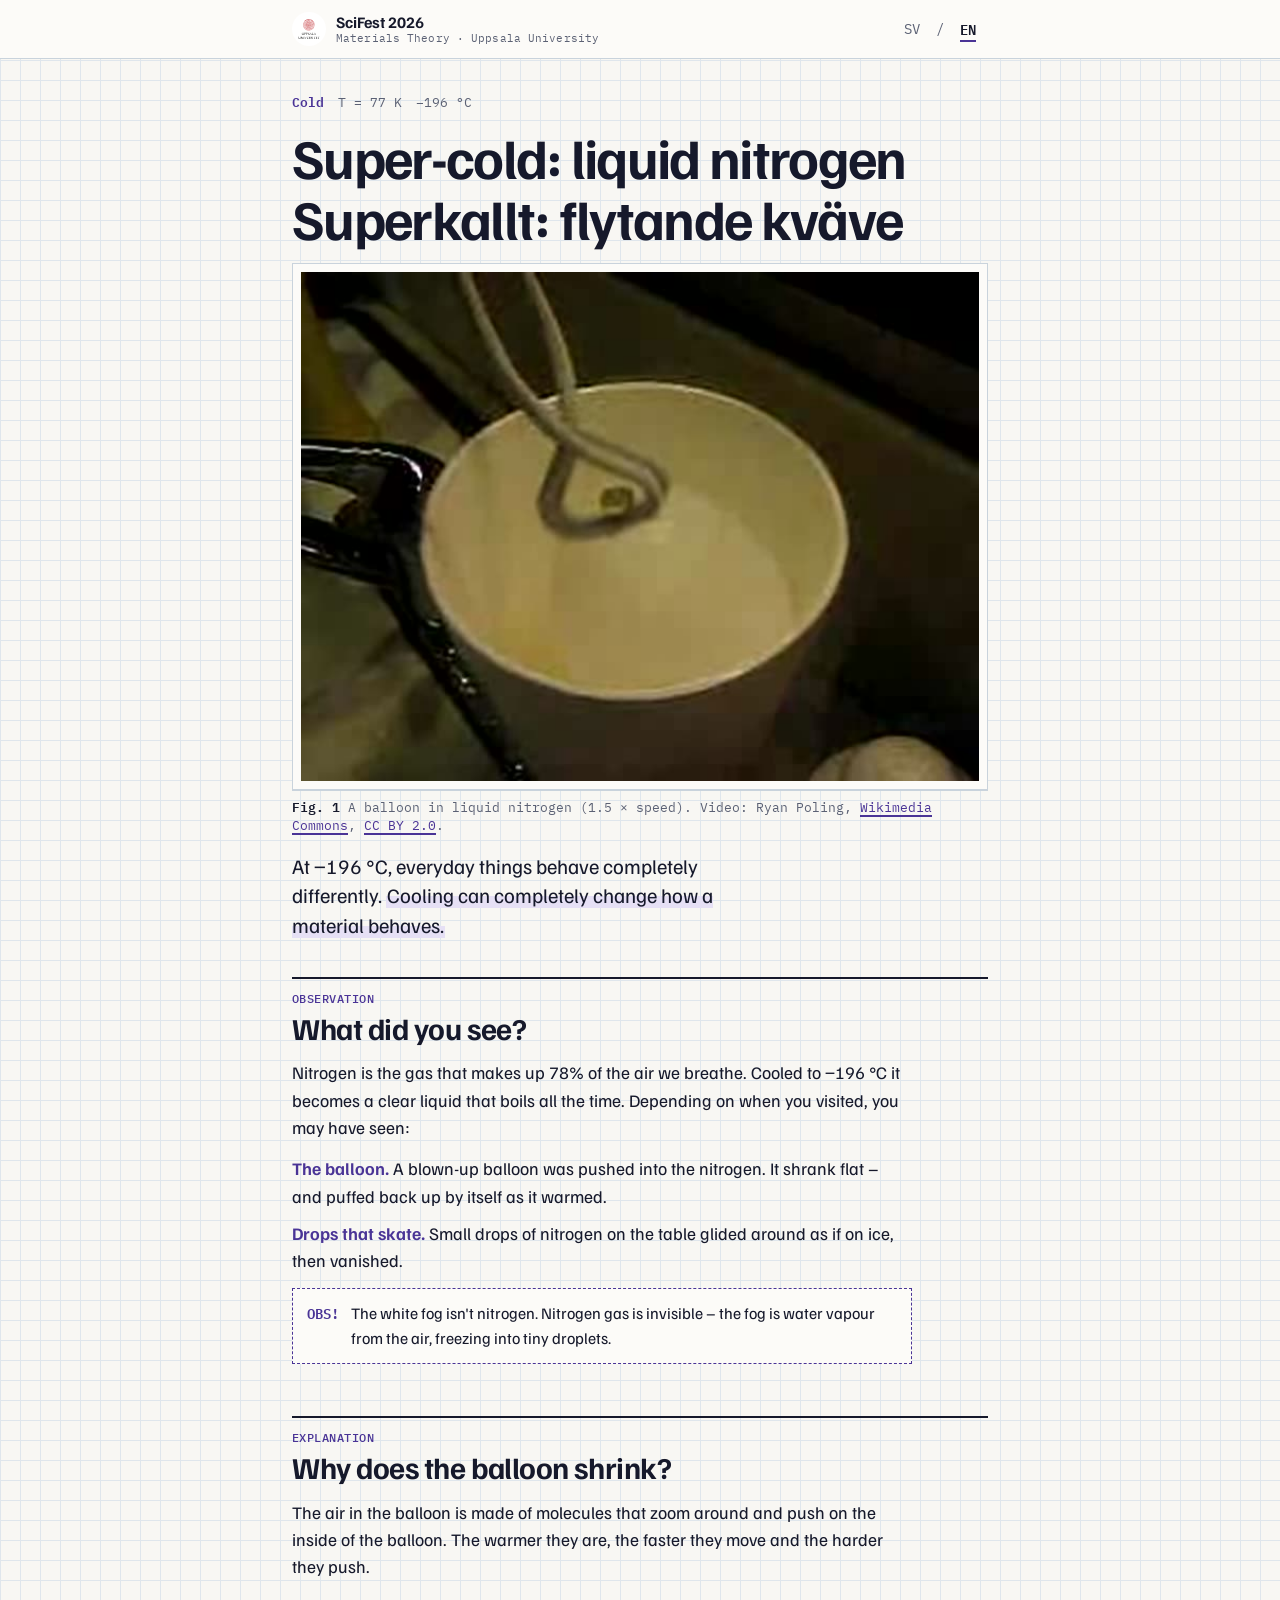
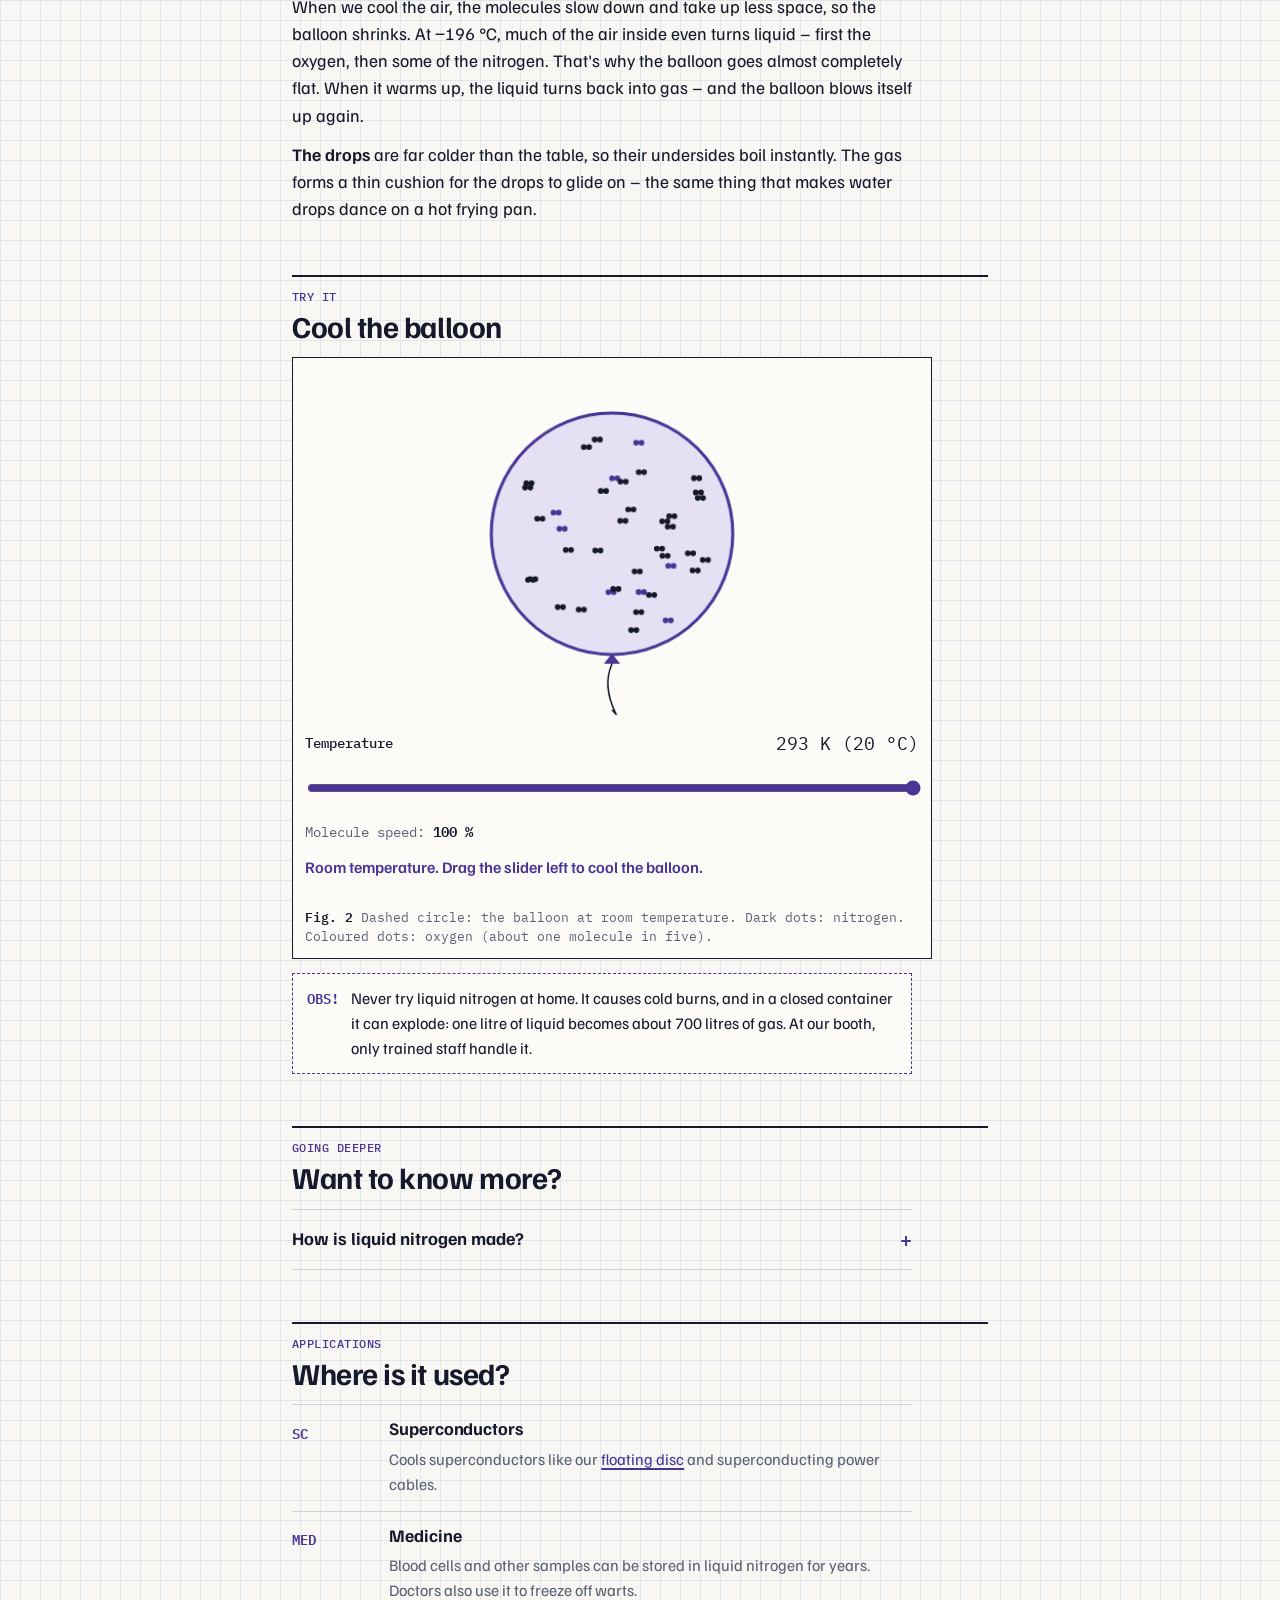
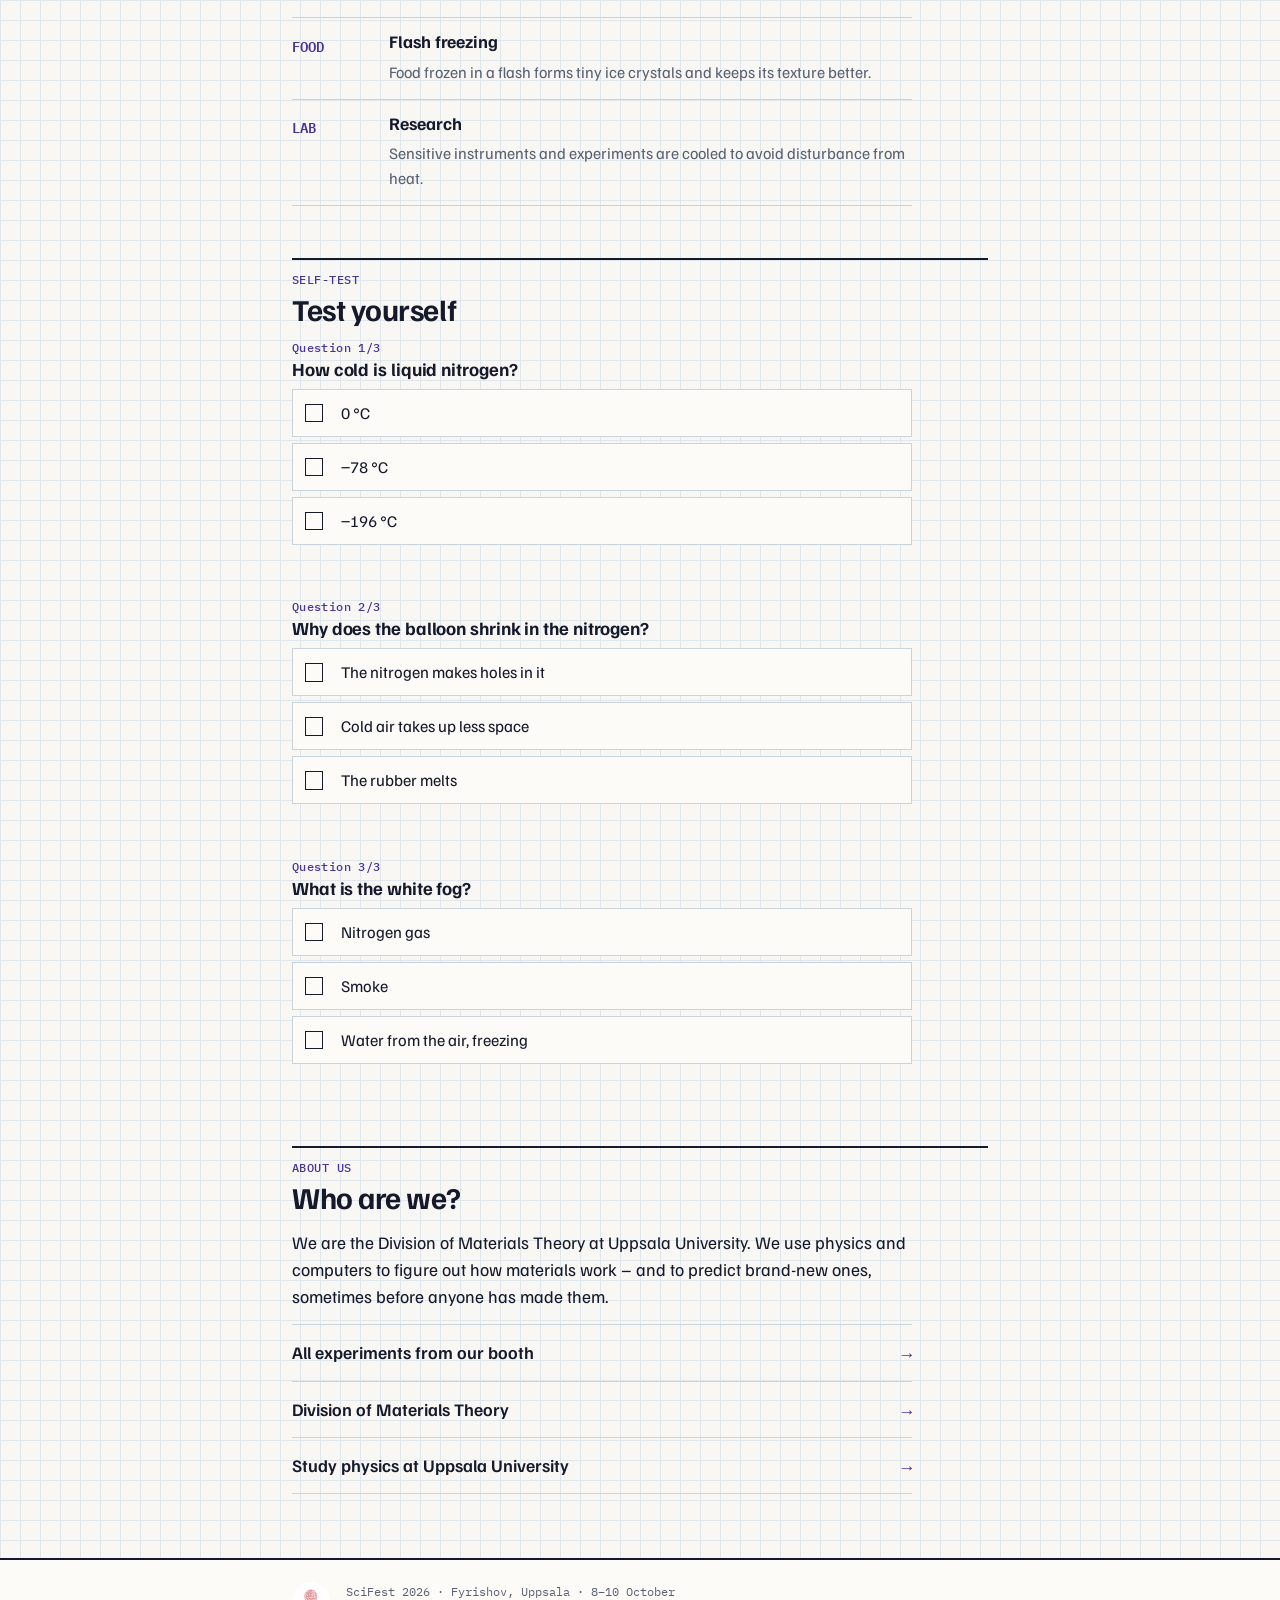
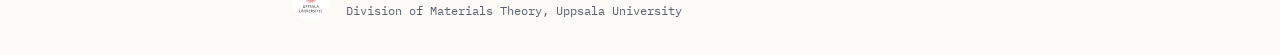
==== commit e8cf08d0: "Liquid nitrogen: drop the 'a quarter' detail; balloon collapses as air liquefies Co-Authored-By: Cla" ====
--- a/liquid-nitrogen.html
+++ b/liquid-nitrogen.html
@@ -114,8 +114,8 @@
         <div class="prose">
           <p lang="sv">Luften i ballongen består av molekyler som susar runt och knuffar på ballongens insida. Ju varmare, desto snabbare rör de sig och desto hårdare knuffar de.</p>
           <p lang="en">The air in the balloon is made of molecules that zoom around and push on the inside of the balloon. The warmer they are, the faster they move and the harder they push.</p>
-          <p lang="sv">När vi kyler luften från 20 °C till −196 °C går molekylerna ungefär hälften så fort, och luften tar bara upp en fjärdedel så mycket plats. Ballongen krymper. Under −183 °C blir syret i luften dessutom flytande. När ballongen värms igen kommer farten tillbaka – och ballongen blåser upp sig själv.</p>
-          <p lang="en">When we cool the air from 20 °C to −196 °C, the molecules move about half as fast, and the air takes up only a quarter of the space. The balloon shrinks. Below −183 °C, the oxygen in the air even turns liquid. When the balloon warms up again, the speed comes back – and the balloon blows itself up again.</p>
+          <p lang="sv">När vi kyler luften går molekylerna långsammare och tar mindre plats, så ballongen krymper. Så kallt som −196 °C blir dessutom mycket av luften inuti flytande – syret först, och sedan en del av kvävet. Då blir ballongen nästan helt platt. När den värms igen blir vätskan gas igen – och ballongen blåser upp sig själv.</p>
+          <p lang="en">When we cool the air, the molecules slow down and take up less space, so the balloon shrinks. At −196 °C, much of the air inside even turns liquid – first the oxygen, then some of the nitrogen. That's why the balloon goes almost completely flat. When it warms up, the liquid turns back into gas – and the balloon blows itself up again.</p>
           <p lang="sv"><strong>Dropparna</strong> är mycket kallare än bordet, så deras undersida kokar direkt. Gasen bildar en tunn kudde som dropparna glider på – samma sak som när vattendroppar dansar på en het stekpanna.</p>
           <p lang="en"><strong>The drops</strong> are far colder than the table, so their undersides boil instantly. The gas forms a thin cushion for the drops to glide on – the same thing that makes water drops dance on a hot frying pan.</p>
         </div>
@@ -135,7 +135,6 @@
             <input id="temp" type="range" min="77" max="293" step="1" value="293">
           </div>
           <div class="readouts">
-            <span><span lang="sv">Volym</span><span lang="en">Volume</span>: <b data-out="V"></b></span>
             <span><span lang="sv">Molekylernas fart</span><span lang="en">Molecule speed</span>: <b data-out="S"></b></span>
           </div>
           <p class="status" data-out="status" aria-live="polite"></p>
@@ -158,13 +157,6 @@
           <h2 id="h-more"><span lang="sv">Vill du veta mer?</span><span lang="en">Want to know more?</span></h2>
         </div>
         <div class="more">
-          <details>
-            <summary><span><span lang="sv">Varför just en fjärdedel?</span><span lang="en">Why exactly a quarter?</span></span></summary>
-            <div class="body">
-              <p lang="sv">En gas tar upp plats i proportion till sin temperatur räknat från absoluta nollpunkten, alltså i kelvin. Rumstemperatur är 293 K och flytande kväve 77 K. 77 delat med 293 är ungefär 0,26 – en fjärdedel. Därför räknar fysiker i kelvin.</p>
-              <p lang="en">A gas takes up space in proportion to its temperature counted from absolute zero, that is, in kelvin. Room temperature is 293 K and liquid nitrogen is 77 K. 77 divided by 293 is about 0.26 – a quarter. That's why physicists count in kelvin.</p>
-            </div>
-          </details>
           <details>
             <summary><span><span lang="sv">Hur tillverkas flytande kväve?</span><span lang="en">How is liquid nitrogen made?</span></span></summary>
             <div class="body">
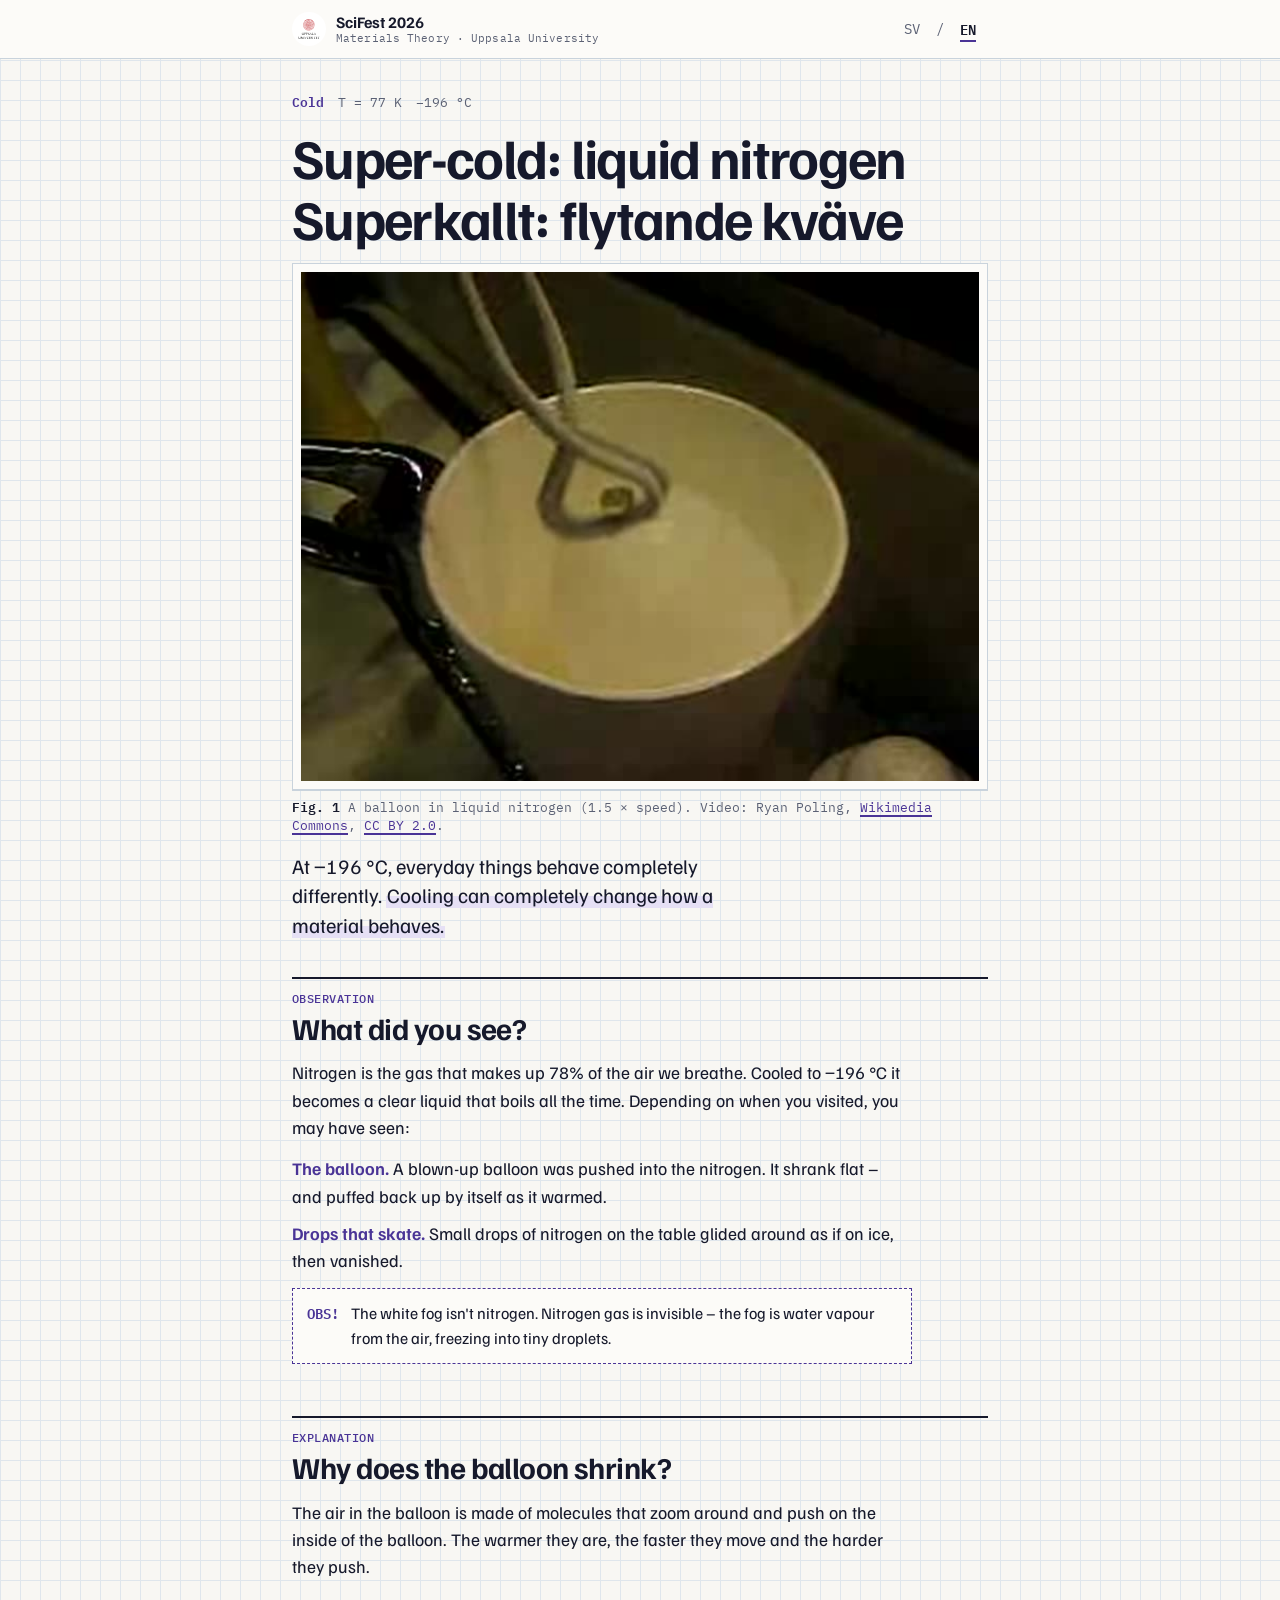
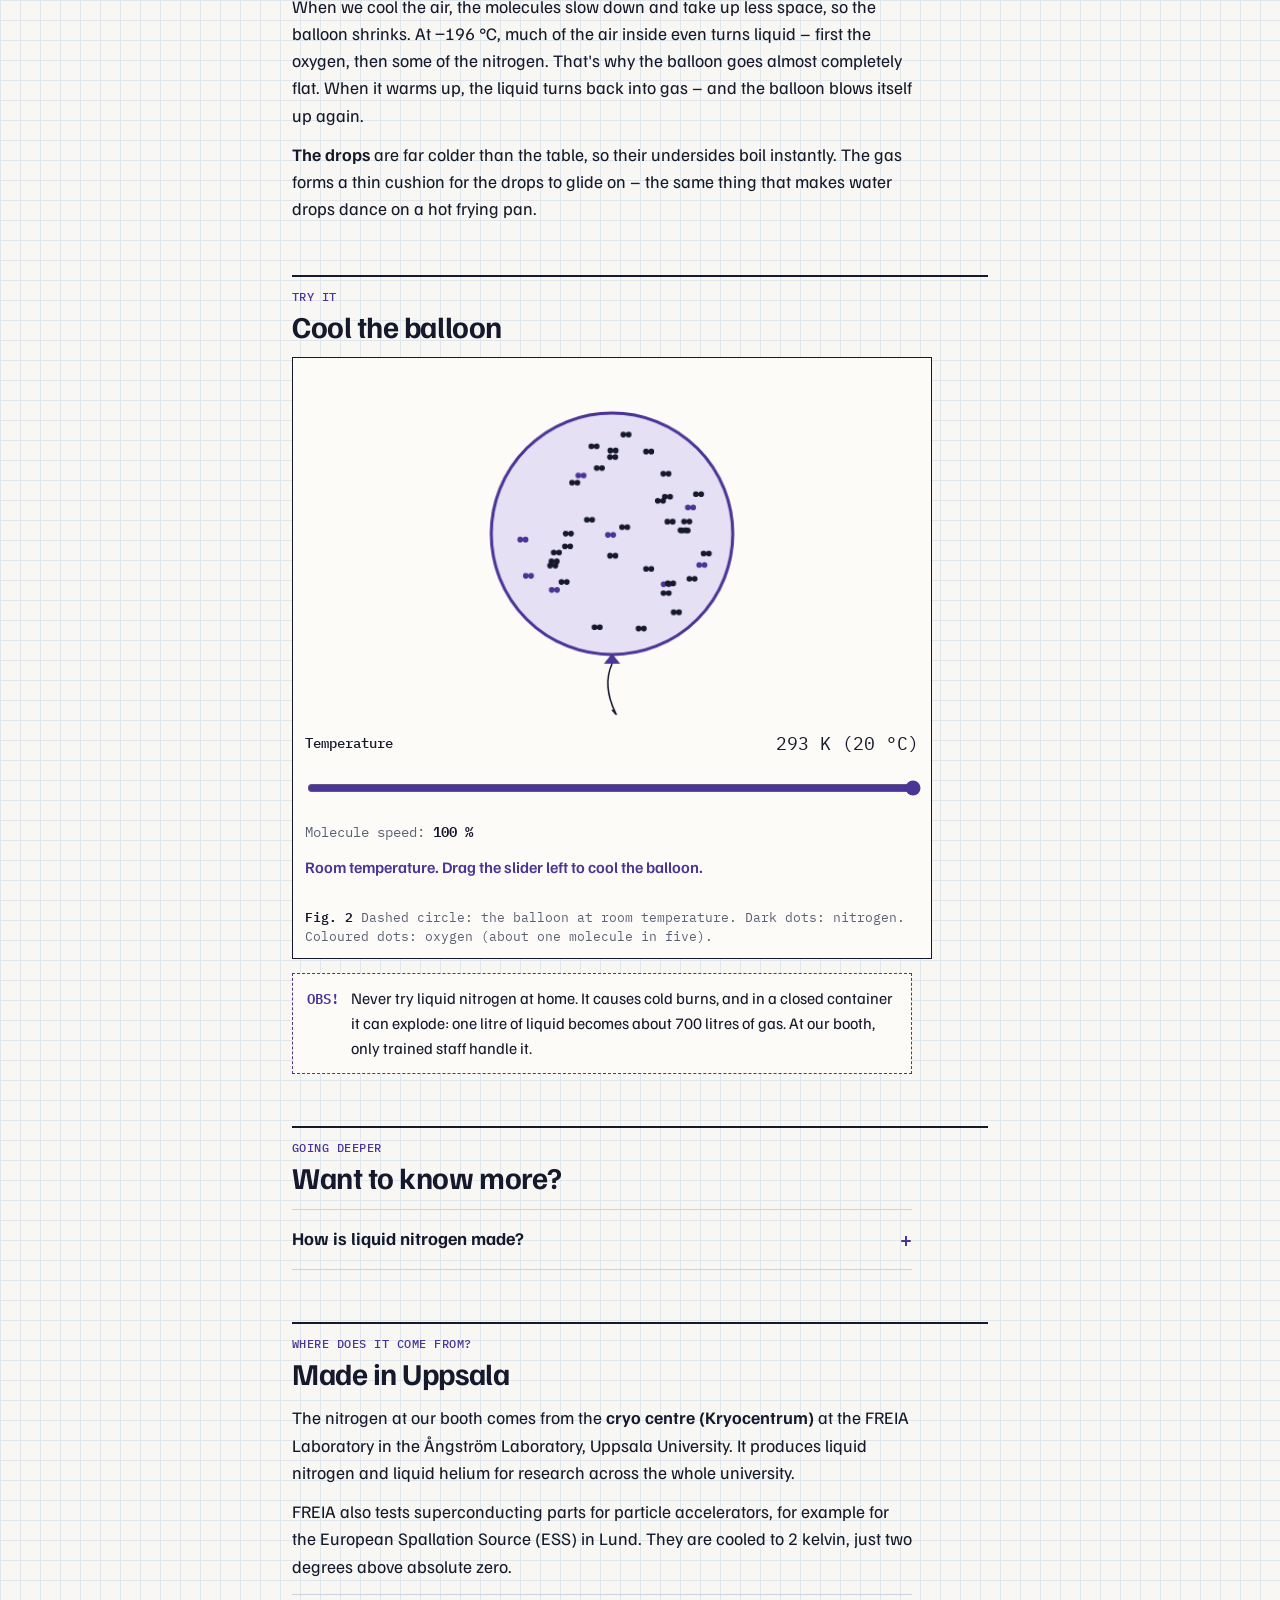
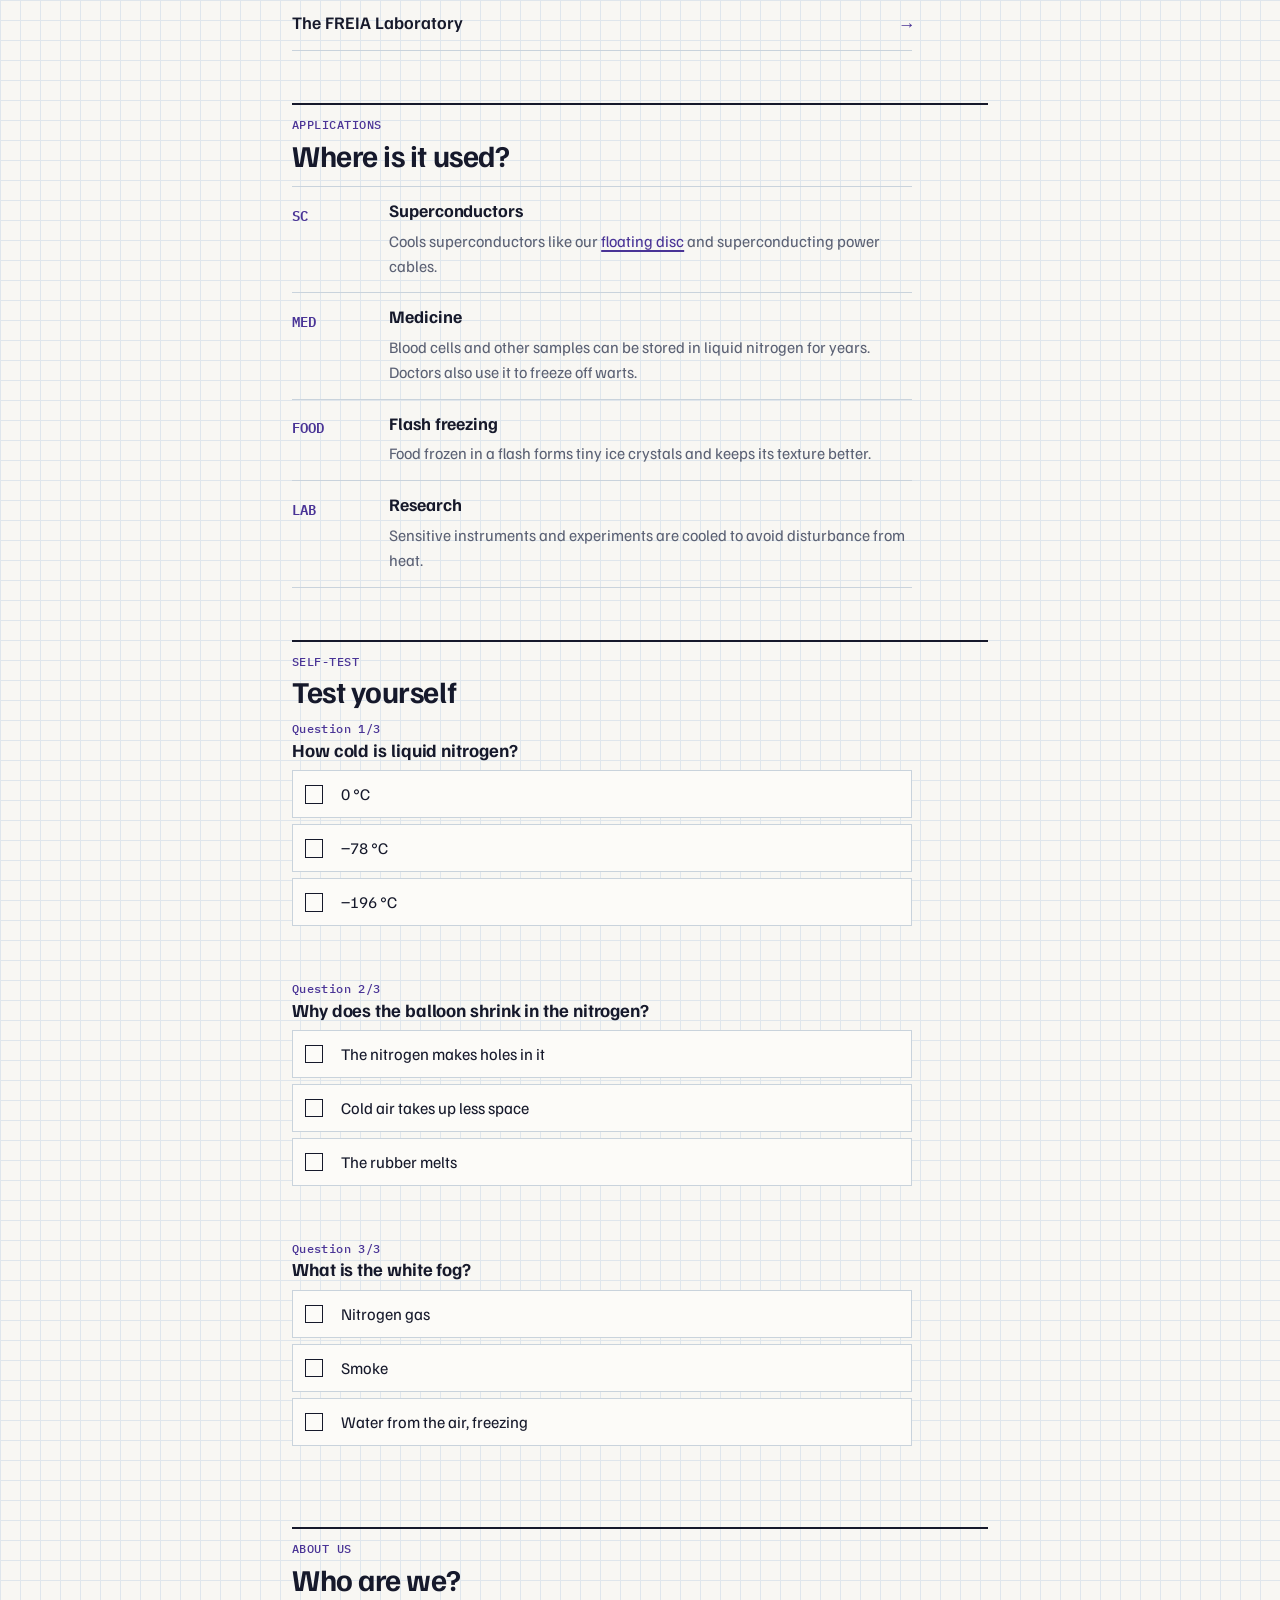
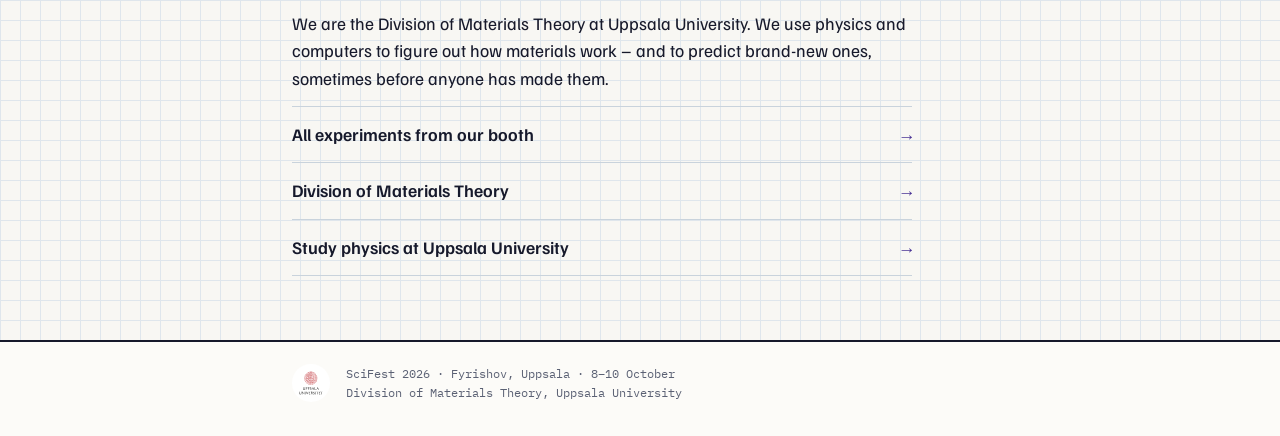
==== commit d8c8c7d7: "Liquid nitrogen: where it comes from (FREIA Kryocentrum) Co-Authored-By: Claude Opus 5.5 <noreply@an" ====
--- a/liquid-nitrogen.html
+++ b/liquid-nitrogen.html
@@ -167,6 +167,24 @@
         </div>
       </section>
 
+      <!-- Made in Uppsala -->
+      <section aria-labelledby="h-freia">
+        <div class="sec-head">
+          <p class="sec-label"><span lang="sv">Var kommer kvävet ifrån?</span><span lang="en">Where does it come from?</span></p>
+          <h2 id="h-freia"><span lang="sv">Tillverkat i Uppsala</span><span lang="en">Made in Uppsala</span></h2>
+        </div>
+        <div class="prose">
+          <p lang="sv">Kvävet i vår monter kommer från <strong>Kryocentrum</strong> på FREIA-laboratoriet i Ångströmlaboratoriet, Uppsala universitet. Där tillverkas flytande kväve och flytande helium till forskningen på hela universitetet.</p>
+          <p lang="en">The nitrogen at our booth comes from the <strong>cryo centre (Kryocentrum)</strong> at the FREIA Laboratory in the Ångström Laboratory, Uppsala University. It produces liquid nitrogen and liquid helium for research across the whole university.</p>
+          <p lang="sv">FREIA testar också supraledande delar till partikelacceleratorer, till exempel till European Spallation Source (ESS) i Lund. De kyls ner till 2 kelvin, bara två grader över absoluta nollpunkten.</p>
+          <p lang="en">FREIA also tests superconducting parts for particle accelerators, for example for the European Spallation Source (ESS) in Lund. They are cooled to 2 kelvin, just two degrees above absolute zero.</p>
+        </div>
+        <nav class="links" aria-label="FREIA">
+          <a href="https://www.uu.se/institution/fysik-och-astronomi/infrastruktur/freia-laboratoriet" lang="sv">FREIA-laboratoriet</a>
+          <a href="https://www.uu.se/en/department/physics-and-astronomy/infrastructure/freia-laboratory" lang="en">The FREIA Laboratory</a>
+        </nav>
+      </section>
+
       <!-- Applications -->
       <section aria-labelledby="h-uses">
         <div class="sec-head">
